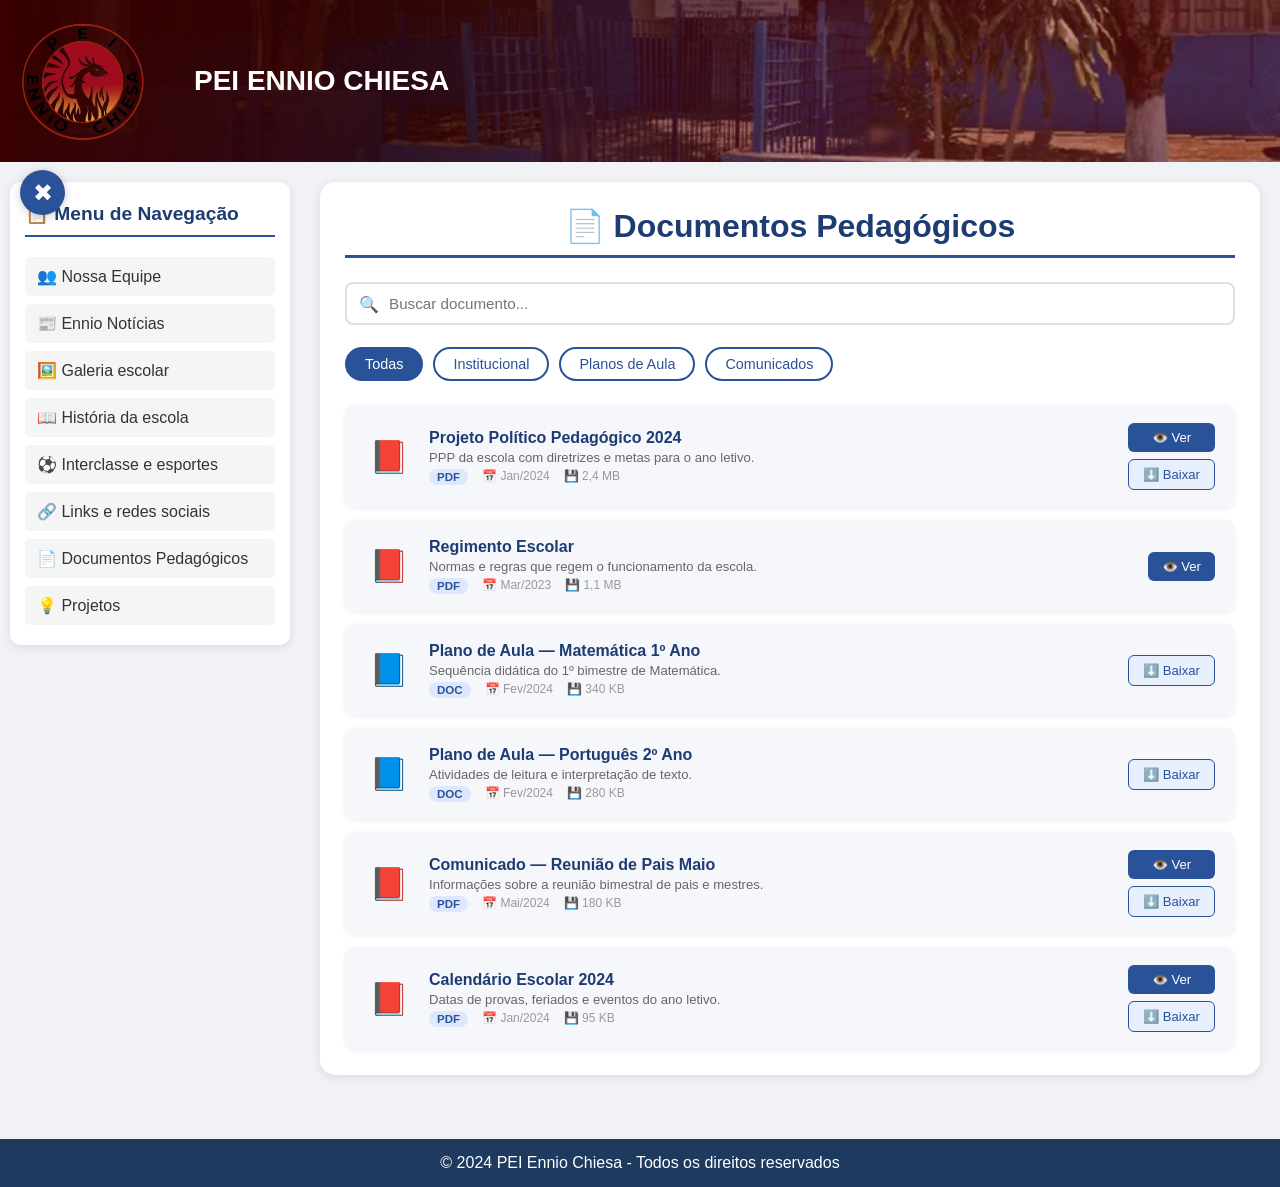
==== documentos.html @ c81d8750 "Adição da página documentos" ====
<!DOCTYPE html>
<html lang="pt-br">
<head>
    <meta charset="UTF-8">
    <meta name="viewport" content="width=device-width, initial-scale=1.0">
    <title>Ennio Chiesa - Documentos Pedagógicos</title>
    <link rel="shortcut icon" href="image/LogoEnnio.png" type="image/x-icon">
    <style>
        * { margin: 0; padding: 0; box-sizing: border-box; }

        body {
            font-family: Arial, sans-serif;
            background-color: #f0f2f5;
            overflow-x: hidden;
        }

        header {
            position: relative;
            background: url(image/escolafrontal.jpg) center/cover;
            color: white;
            padding: 1rem;
            display: flex;
            gap: 3rem;
            align-items: center;
        }

        header::before {
            content: '';
            position: absolute;
            top: 0; left: 0;
            width: 100%; height: 100%;
            background: linear-gradient(90deg,
                rgb(56,0,0) 0%,
                rgba(51,0,0,0.8) 30%,
                rgba(133,19,19,0.466) 70%);
            pointer-events: none;
        }

        header > * { position: relative; z-index: 1; }

        .logo {
            width: 130px; height: 130px;
            object-fit: contain;
            cursor: pointer;
            transition: transform 0.3s ease;
        }
        .logo:hover { transform: scale(1.05); }
        .Title { font-size: 28px; }

        .sidebar-toggle, .reopen-sidebar {
            position: fixed;
            left: 20px; top: 170px;
            z-index: 1000;
            background: #2a5298;
            color: white;
            border: none;
            width: 45px; height: 45px;
            border-radius: 50%;
            cursor: pointer;
            font-size: 24px;
            display: flex;
            align-items: center;
            justify-content: center;
            transition: all 0.3s ease;
            box-shadow: 0 2px 10px rgba(0,0,0,0.2);
        }
        .sidebar-toggle:hover, .reopen-sidebar:hover {
            background: #1e3c72;
            transform: scale(1.1);
        }
        .reopen-sidebar { display: none; }
        .reopen-sidebar.visible { display: flex; }

        .main-layout {
            display: flex;
            max-width: 1400px;
            margin: 0 auto;
            padding: 20px;
            gap: 30px;
            position: relative;
            transition: all 0.3s ease;
        }

        .sidebar-esquerda {
            width: 280px;
            flex-shrink: 0;
            position: sticky;
            top: 20px;
            align-self: flex-start;
            height: fit-content;
            background: white;
            border-radius: 10px;
            padding: 20px 15px;
            box-shadow: 0 2px 10px rgba(0,0,0,0.1);
            transition: all 0.3s ease;
            margin-left: -10px;
        }

        .sidebar-esquerda.fechada {
            transform: translateX(-120%);
            opacity: 0;
            pointer-events: none;
        }

        .sidebar-esquerda h3 {
            color: #1e3c72;
            margin-bottom: 20px;
            padding-bottom: 10px;
            border-bottom: 2px solid #2a5298;
            font-size: 1.2rem;
        }

        .sidebar-esquerda nav {
            display: flex;
            flex-direction: column;
            gap: 8px;
        }

        .sidebar-esquerda a {
            color: #333;
            text-decoration: none;
            padding: 10px 12px;
            background: #f5f5f5;
            border-radius: 5px;
            transition: all 0.3s ease;
            display: flex;
            align-items: center;
            gap: 10px;
        }

        .sidebar-esquerda a:hover {
            background: #2a5298;
            color: white;
            transform: translateX(5px);
        }

        .conteudo-central { flex: 1; min-width: 0; }

        /* ── PAINEL ── */
        .painel {
            background: white;
            border-radius: 15px;
            padding: 25px;
            box-shadow: 0 2px 10px rgba(0,0,0,0.1);
            margin-bottom: 24px;
        }

        .painel h2 {
            color: #1e3c72;
            text-align: center;
            font-size: 2rem;
            border-bottom: 3px solid #2a5298;
            padding-bottom: 10px;
            margin-bottom: 24px;
        }

        /* ── FILTRO ── */
        .categorias {
            display: flex;
            flex-wrap: wrap;
            gap: 10px;
            margin-bottom: 24px;
        }

        .categoria-btn {
            padding: 7px 18px;
            border: 2px solid #2a5298;
            border-radius: 20px;
            background: white;
            color: #2a5298;
            font-size: 0.9rem;
            cursor: pointer;
            transition: all 0.25s ease;
            font-family: Arial, sans-serif;
        }

        .categoria-btn:hover, .categoria-btn.ativo {
            background: #2a5298;
            color: white;
        }

        /* ── BUSCA ── */
        .busca-wrapper {
            position: relative;
            margin-bottom: 22px;
        }

        .busca-input {
            width: 100%;
            padding: 11px 16px 11px 42px;
            border: 2px solid #dde;
            border-radius: 8px;
            font-size: 0.95rem;
            font-family: Arial, sans-serif;
            transition: border-color 0.2s;
            outline: none;
        }

        .busca-input:focus { border-color: #2a5298; }

        .busca-icone {
            position: absolute;
            left: 14px; top: 50%;
            transform: translateY(-50%);
            font-size: 1rem;
            color: #999;
            pointer-events: none;
        }

        /* ── LISTA DE DOCUMENTOS ── */
        .doc-lista {
            display: flex;
            flex-direction: column;
            gap: 12px;
        }

        .doc-card {
            display: flex;
            align-items: center;
            gap: 16px;
            padding: 16px 18px;
            background: #f5f7fb;
            border-radius: 10px;
            border: 2px solid transparent;
            transition: all 0.25s ease;
            box-shadow: 0 1px 4px rgba(0,0,0,0.07);
        }

        .doc-card:hover {
            border-color: #2a5298;
            background: #eef2fb;
            transform: translateX(4px);
            box-shadow: 0 4px 14px rgba(42,82,152,0.13);
        }

        .doc-icone {
            font-size: 2rem;
            flex-shrink: 0;
            width: 48px;
            text-align: center;
        }

        .doc-info { flex: 1; min-width: 0; }

        .doc-nome {
            font-weight: bold;
            color: #1e3c72;
            font-size: 1rem;
            margin-bottom: 3px;
        }

        .doc-descricao {
            font-size: 0.82rem;
            color: #666;
            margin-bottom: 4px;
        }

        .doc-meta {
            display: flex;
            gap: 14px;
            font-size: 0.75rem;
            color: #999;
        }

        .doc-tag {
            display: inline-block;
            padding: 2px 8px;
            background: #dde8ff;
            color: #2a5298;
            border-radius: 10px;
            font-size: 0.72rem;
            font-weight: bold;
        }

        .doc-acoes {
            display: flex;
            flex-direction: column;
            gap: 7px;
            flex-shrink: 0;
        }

        .btn-doc {
            padding: 7px 14px;
            border: none;
            border-radius: 6px;
            font-size: 0.82rem;
            cursor: pointer;
            text-decoration: none;
            text-align: center;
            transition: all 0.2s ease;
            font-family: Arial, sans-serif;
            display: block;
        }

        .btn-ver      { background: #2a5298; color: white; }
        .btn-ver:hover { background: #1e3c72; }
        .btn-baixar      { background: #e8f0fe; color: #2a5298; border: 1px solid #2a5298; }
        .btn-baixar:hover { background: #d0e1ff; }

        /* Mensagem vazio */
        .vazio {
            text-align: center;
            color: #999;
            padding: 40px;
            font-size: 1rem;
            display: none;
        }

        footer {
            background: #1e3a5f;
            color: white;
            text-align: center;
            padding: 15px;
            margin-top: 20px;
        }

        @media (max-width: 768px) {
            .main-layout { flex-direction: column; padding: 15px; }
            .sidebar-esquerda { position: static; width: 100%; margin-left: 0; }
            .sidebar-esquerda.fechada { transform: translateX(-100%); position: absolute; }
            .sidebar-toggle, .reopen-sidebar { top: 120px; left: 15px; width: 40px; height: 40px; font-size: 20px; }
            .doc-card { flex-wrap: wrap; }
            .doc-acoes { flex-direction: row; width: 100%; }
            .btn-doc { flex: 1; }
        }

        @media (max-width: 480px) {
            .Title { font-size: 20px; }
            .logo { width: 80px; height: 80px; }
        }
    </style>
</head>
<body>

    <header>
        <img src="image/LogoEnnio.png" alt="Logo da Escola Ennio Chiesa" class="logo" id="logo">
        <h1 class="Title">PEI ENNIO CHIESA</h1>
    </header>

    <button class="sidebar-toggle" id="sidebarToggle" title="Fechar Menu">✖</button>
    <button class="reopen-sidebar"  id="reopenSidebar"  title="Abrir Menu">☰</button>

    <div class="main-layout">

        <aside class="sidebar-esquerda" id="sidebar">
            <h3>📋 Menu de Navegação</h3>
            <nav>
                <a href="Equipe.html">👥 Nossa Equipe</a>
                <a href="noticias.html">📰 Ennio Notícias</a>
                <a href="galeria.html">🖼️ Galeria escolar</a>
                <a href="historia.html">📖 História da escola</a>
                <a href="interclasse.html">⚽ Interclasse e esportes</a>
                <a href="links.html">🔗 Links e redes sociais</a>
                <a href="documentos.html">📄 Documentos Pedagógicos</a>
                <a href="projetos.html">💡 Projetos</a>
            </nav>
        </aside>

        <main class="conteudo-central">
            <div class="painel">
                <h2>📄 Documentos Pedagógicos</h2>

                <!-- Busca -->
                <div class="busca-wrapper">
                    <span class="busca-icone">🔍</span>
                    <input type="text" class="busca-input" id="buscaInput" placeholder="Buscar documento...">
                </div>

                <!-- Filtros -->
                <div class="categorias" id="categorias"></div>

                <!-- Lista -->
                <div class="doc-lista" id="docLista"></div>
                <div class="vazio" id="vazio">Nenhum documento encontrado.</div>
            </div>
        </main>
    </div>

    <footer>
        <p>&copy; 2024 PEI Ennio Chiesa - Todos os direitos reservados</p>
    </footer>

    <script>
        // =====================================================
        //  ADICIONE SEUS DOCUMENTOS AQUI
        //
        //  nome      -> nome exibido do documento
        //  descricao -> breve descrição
        //  categoria -> grupo (vira botão de filtro automaticamente)
        //  tipo      -> "PDF", "DOC", "PPT", "XLS" — muda o ícone
        //  data      -> data de publicação (texto livre)
        //  tamanho   -> tamanho do arquivo (texto livre)
        //  linkVer   -> URL para abrir/visualizar (Google Drive, etc.)
        //              deixe "" se não quiser o botão Ver
        //  linkBaixar-> URL para download direto
        //              deixe "" se não quiser o botão Baixar
        // =====================================================
        const documentos = [
            {
                nome: "Projeto Político Pedagógico 2024",
                descricao: "PPP da escola com diretrizes e metas para o ano letivo.",
                categoria: "Institucional",
                tipo: "PDF",
                data: "Jan/2024",
                tamanho: "2,4 MB",
                linkVer: "https://drive.google.com/file/d/SEU_ID/view",
                linkBaixar: "https://drive.google.com/uc?export=download&id=SEU_ID"
            },
            {
                nome: "Regimento Escolar",
                descricao: "Normas e regras que regem o funcionamento da escola.",
                categoria: "Institucional",
                tipo: "PDF",
                data: "Mar/2023",
                tamanho: "1,1 MB",
                linkVer: "https://drive.google.com/file/d/SEU_ID/view",
                linkBaixar: ""
            },
            {
                nome: "Plano de Aula — Matemática 1º Ano",
                descricao: "Sequência didática do 1º bimestre de Matemática.",
                categoria: "Planos de Aula",
                tipo: "DOC",
                data: "Fev/2024",
                tamanho: "340 KB",
                linkVer: "",
                linkBaixar: "https://drive.google.com/uc?export=download&id=SEU_ID"
            },
            {
                nome: "Plano de Aula — Português 2º Ano",
                descricao: "Atividades de leitura e interpretação de texto.",
                categoria: "Planos de Aula",
                tipo: "DOC",
                data: "Fev/2024",
                tamanho: "280 KB",
                linkVer: "",
                linkBaixar: "https://drive.google.com/uc?export=download&id=SEU_ID"
            },
            {
                nome: "Comunicado — Reunião de Pais Maio",
                descricao: "Informações sobre a reunião bimestral de pais e mestres.",
                categoria: "Comunicados",
                tipo: "PDF",
                data: "Mai/2024",
                tamanho: "180 KB",
                linkVer: "https://drive.google.com/file/d/SEU_ID/view",
                linkBaixar: "https://drive.google.com/uc?export=download&id=SEU_ID"
            },
            {
                nome: "Calendário Escolar 2024",
                descricao: "Datas de provas, feriados e eventos do ano letivo.",
                categoria: "Comunicados",
                tipo: "PDF",
                data: "Jan/2024",
                tamanho: "95 KB",
                linkVer: "https://drive.google.com/file/d/SEU_ID/view",
                linkBaixar: "https://drive.google.com/uc?export=download&id=SEU_ID"
            },
        ];
        // =====================================================

        const icones = { PDF: "📕", DOC: "📘", PPT: "📙", XLS: "📗" };

        let categoriaAtiva = "Todas";
        let termoBusca     = "";

        function obterCategorias() {
            return ["Todas", ...new Set(documentos.map(d => d.categoria))];
        }

        function renderizarCategorias() {
            const div = document.getElementById('categorias');
            div.innerHTML = '';
            obterCategorias().forEach(cat => {
                const btn = document.createElement('button');
                btn.className   = 'categoria-btn' + (cat === categoriaAtiva ? ' ativo' : '');
                btn.textContent = cat;
                btn.onclick = () => { categoriaAtiva = cat; renderizarCategorias(); renderizarDocs(); };
                div.appendChild(btn);
            });
        }

        function renderizarDocs() {
            const lista  = document.getElementById('docLista');
            const vazio  = document.getElementById('vazio');
            const termo  = termoBusca.toLowerCase();

            const filtrados = documentos.filter(d => {
                const catOk  = categoriaAtiva === "Todas" || d.categoria === categoriaAtiva;
                const busOk  = !termo
                    || d.nome.toLowerCase().includes(termo)
                    || d.descricao.toLowerCase().includes(termo)
                    || d.categoria.toLowerCase().includes(termo);
                return catOk && busOk;
            });

            lista.innerHTML = '';

            if (filtrados.length === 0) {
                vazio.style.display = 'block';
                return;
            }
            vazio.style.display = 'none';

            filtrados.forEach(doc => {
                const card = document.createElement('div');
                card.className = 'doc-card';

                const botoesHTML = `
                    ${doc.linkVer    ? `<a href="${doc.linkVer}"    target="_blank" class="btn-doc btn-ver"   >👁️ Ver</a>`    : ''}
                    ${doc.linkBaixar ? `<a href="${doc.linkBaixar}" target="_blank" class="btn-doc btn-baixar">⬇️ Baixar</a>` : ''}
                `;

                card.innerHTML = `
                    <div class="doc-icone">${icones[doc.tipo] || '📄'}</div>
                    <div class="doc-info">
                        <div class="doc-nome">${doc.nome}</div>
                        <div class="doc-descricao">${doc.descricao}</div>
                        <div class="doc-meta">
                            <span class="doc-tag">${doc.tipo}</span>
                            <span>📅 ${doc.data}</span>
                            ${doc.tamanho ? `<span>💾 ${doc.tamanho}</span>` : ''}
                        </div>
                    </div>
                    <div class="doc-acoes">${botoesHTML}</div>
                `;

                lista.appendChild(card);
            });
        }

        document.getElementById('buscaInput').addEventListener('input', function () {
            termoBusca = this.value;
            renderizarDocs();
        });

        // Sidebar
        const sidebar   = document.getElementById('sidebar');
        const toggleBtn = document.getElementById('sidebarToggle');
        const reopenBtn = document.getElementById('reopenSidebar');

        function fecharSidebar() {
            sidebar.classList.add('fechada');
            toggleBtn.style.display = 'none';
            reopenBtn.classList.add('visible');
            localStorage.setItem('sidebarFechada', 'true');
        }

        function abrirSidebar() {
            sidebar.classList.remove('fechada');
            toggleBtn.style.display = 'flex';
            reopenBtn.classList.remove('visible');
            localStorage.setItem('sidebarFechada', 'false');
        }

        toggleBtn.addEventListener('click', fecharSidebar);
        reopenBtn.addEventListener('click', abrirSidebar);
        if (localStorage.getItem('sidebarFechada') === 'true') fecharSidebar(); else abrirSidebar();

        document.getElementById('logo').addEventListener('click', () => { window.location.href = 'index.html'; });

        window.addEventListener('scroll', function () {
            const s = window.pageYOffset || document.documentElement.scrollTop;
            if (toggleBtn) toggleBtn.style.top = Math.max(170 - s, 20) + 'px';
            if (reopenBtn) reopenBtn.style.top  = Math.max(170 - s, 20) + 'px';
        });

        renderizarCategorias();
        renderizarDocs();
    </script>
</body>
</html>
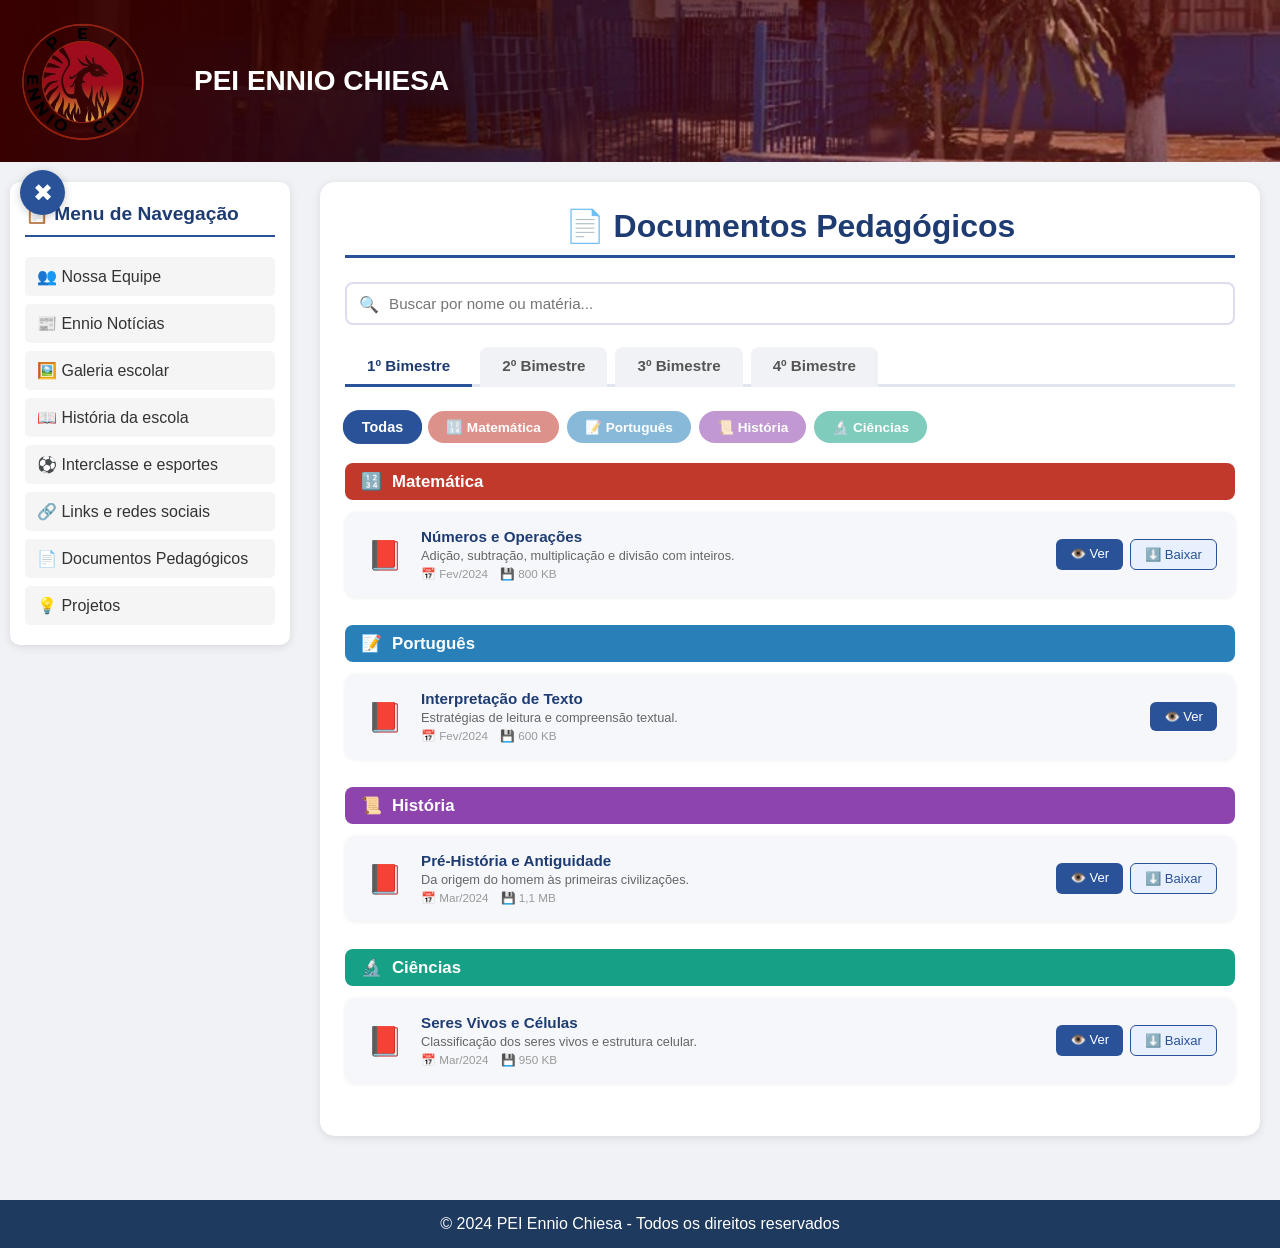
==== commit 34d1e223: "Rework Documentos" ====
--- a/documentos.html
+++ b/documentos.html
@@ -78,7 +78,6 @@
             padding: 20px;
             gap: 30px;
             position: relative;
-            transition: all 0.3s ease;
         }
 
         .sidebar-esquerda {
@@ -154,31 +153,6 @@
             margin-bottom: 24px;
         }
 
-        /* ── FILTRO ── */
-        .categorias {
-            display: flex;
-            flex-wrap: wrap;
-            gap: 10px;
-            margin-bottom: 24px;
-        }
-
-        .categoria-btn {
-            padding: 7px 18px;
-            border: 2px solid #2a5298;
-            border-radius: 20px;
-            background: white;
-            color: #2a5298;
-            font-size: 0.9rem;
-            cursor: pointer;
-            transition: all 0.25s ease;
-            font-family: Arial, sans-serif;
-        }
-
-        .categoria-btn:hover, .categoria-btn.ativo {
-            background: #2a5298;
-            color: white;
-        }
-
         /* ── BUSCA ── */
         .busca-wrapper {
             position: relative;
@@ -207,18 +181,92 @@
             pointer-events: none;
         }
 
-        /* ── LISTA DE DOCUMENTOS ── */
+        /* ── ABAS DE BIMESTRE ── */
+        .bimestres-abas {
+            display: flex;
+            gap: 8px;
+            flex-wrap: wrap;
+            margin-bottom: 24px;
+            border-bottom: 3px solid #e0e6f0;
+            padding-bottom: 0;
+        }
+
+        .bimestre-aba {
+            padding: 10px 22px;
+            border: none;
+            border-radius: 8px 8px 0 0;
+            background: #f0f2f5;
+            color: #555;
+            font-size: 0.95rem;
+            font-weight: bold;
+            cursor: pointer;
+            font-family: Arial, sans-serif;
+            border-bottom: 3px solid transparent;
+            margin-bottom: -3px;
+            transition: all 0.2s ease;
+        }
+
+        .bimestre-aba:hover { background: #dde8ff; color: #1e3c72; }
+
+        .bimestre-aba.ativo {
+            background: white;
+            color: #1e3c72;
+            border-bottom: 3px solid #2a5298;
+        }
+
+        /* ── FILTROS DE MATÉRIA ── */
+        .materias-filtros {
+            display: flex;
+            flex-wrap: wrap;
+            gap: 8px;
+            margin-bottom: 20px;
+        }
+
+        .materia-btn {
+            padding: 6px 16px;
+            border: 2px solid transparent;
+            border-radius: 20px;
+            font-size: 0.85rem;
+            font-weight: bold;
+            cursor: pointer;
+            font-family: Arial, sans-serif;
+            transition: all 0.2s ease;
+            color: white;
+            opacity: 0.55;
+        }
+
+        .materia-btn.ativo { opacity: 1; transform: scale(1.06); }
+        .materia-btn:hover  { opacity: 0.85; }
+
+        /* ── SEÇÃO DE MATÉRIA ── */
+        .materia-secao {
+            margin-bottom: 28px;
+        }
+
+        .materia-titulo {
+            display: flex;
+            align-items: center;
+            gap: 10px;
+            font-size: 1.05rem;
+            font-weight: bold;
+            color: white;
+            padding: 8px 16px;
+            border-radius: 8px;
+            margin-bottom: 12px;
+        }
+
+        /* ── CARDS DE DOCUMENTO ── */
         .doc-lista {
             display: flex;
             flex-direction: column;
-            gap: 12px;
+            gap: 10px;
         }
 
         .doc-card {
             display: flex;
             align-items: center;
-            gap: 16px;
-            padding: 16px 18px;
+            gap: 14px;
+            padding: 14px 16px;
             background: #f5f7fb;
             border-radius: 10px;
             border: 2px solid transparent;
@@ -234,9 +282,9 @@
         }
 
         .doc-icone {
-            font-size: 2rem;
+            font-size: 1.8rem;
             flex-shrink: 0;
-            width: 48px;
+            width: 44px;
             text-align: center;
         }
 
@@ -245,36 +293,26 @@
         .doc-nome {
             font-weight: bold;
             color: #1e3c72;
-            font-size: 1rem;
+            font-size: 0.95rem;
             margin-bottom: 3px;
         }
 
         .doc-descricao {
-            font-size: 0.82rem;
+            font-size: 0.8rem;
             color: #666;
             margin-bottom: 4px;
         }
 
         .doc-meta {
             display: flex;
-            gap: 14px;
-            font-size: 0.75rem;
+            gap: 12px;
+            font-size: 0.73rem;
             color: #999;
-        }
-
-        .doc-tag {
-            display: inline-block;
-            padding: 2px 8px;
-            background: #dde8ff;
-            color: #2a5298;
-            border-radius: 10px;
-            font-size: 0.72rem;
-            font-weight: bold;
+            flex-wrap: wrap;
         }
 
         .doc-acoes {
             display: flex;
-            flex-direction: column;
             gap: 7px;
             flex-shrink: 0;
         }
@@ -289,21 +327,19 @@
             text-align: center;
             transition: all 0.2s ease;
             font-family: Arial, sans-serif;
-            display: block;
-        }
-
-        .btn-ver      { background: #2a5298; color: white; }
-        .btn-ver:hover { background: #1e3c72; }
-        .btn-baixar      { background: #e8f0fe; color: #2a5298; border: 1px solid #2a5298; }
-        .btn-baixar:hover { background: #d0e1ff; }
-
-        /* Mensagem vazio */
+            white-space: nowrap;
+        }
+
+        .btn-ver       { background: #2a5298; color: white; }
+        .btn-ver:hover  { background: #1e3c72; }
+        .btn-baixar       { background: #e8f0fe; color: #2a5298; border: 1px solid #2a5298; }
+        .btn-baixar:hover  { background: #d0e1ff; }
+
         .vazio {
             text-align: center;
-            color: #999;
+            color: #aaa;
             padding: 40px;
             font-size: 1rem;
-            display: none;
         }
 
         footer {
@@ -320,8 +356,9 @@
             .sidebar-esquerda.fechada { transform: translateX(-100%); position: absolute; }
             .sidebar-toggle, .reopen-sidebar { top: 120px; left: 15px; width: 40px; height: 40px; font-size: 20px; }
             .doc-card { flex-wrap: wrap; }
-            .doc-acoes { flex-direction: row; width: 100%; }
+            .doc-acoes { width: 100%; }
             .btn-doc { flex: 1; }
+            .bimestre-aba { padding: 8px 14px; font-size: 0.85rem; }
         }
 
         @media (max-width: 480px) {
@@ -360,18 +397,14 @@
             <div class="painel">
                 <h2>📄 Documentos Pedagógicos</h2>
 
-                <!-- Busca -->
                 <div class="busca-wrapper">
                     <span class="busca-icone">🔍</span>
-                    <input type="text" class="busca-input" id="buscaInput" placeholder="Buscar documento...">
+                    <input type="text" class="busca-input" id="buscaInput" placeholder="Buscar por nome ou matéria...">
                 </div>
 
-                <!-- Filtros -->
-                <div class="categorias" id="categorias"></div>
-
-                <!-- Lista -->
-                <div class="doc-lista" id="docLista"></div>
-                <div class="vazio" id="vazio">Nenhum documento encontrado.</div>
+                <div class="bimestres-abas" id="bimestresAbas"></div>
+                <div class="materias-filtros" id="materiasFiltros"></div>
+                <div id="conteudoDocs"></div>
             </div>
         </main>
     </div>
@@ -381,160 +414,318 @@
     </footer>
 
     <script>
-        // =====================================================
-        //  ADICIONE SEUS DOCUMENTOS AQUI
+        // ============================================================
+        //  MATÉRIAS — defina nome, cor de fundo e emoji
+        //  A cor vale para o botão de filtro e o cabeçalho da seção
+        // ============================================================
+        const materias = [
+            { id: "matematica",  nome: "Matemática",          cor: "#c0392b", emoji: "🔢" },
+            { id: "portugues",   nome: "Português",            cor: "#2980b9", emoji: "📝" },
+            { id: "historia",    nome: "História",             cor: "#8e44ad", emoji: "📜" },
+            { id: "geografia",   nome: "Geografia",            cor: "#27ae60", emoji: "🌍" },
+            { id: "ciencias",    nome: "Ciências",             cor: "#16a085", emoji: "🔬" },
+            { id: "ingles",      nome: "Inglês",               cor: "#d35400", emoji: "🌐" },
+            { id: "artes",       nome: "Artes",                cor: "#e91e8c", emoji: "🎨" },
+            { id: "ef",          nome: "Ed. Física",           cor: "#e67e22", emoji: "⚽" },
+        ];
+
+        // ============================================================
+        //  DOCUMENTOS — organizados por bimestre e matéria
         //
-        //  nome      -> nome exibido do documento
-        //  descricao -> breve descrição
-        //  categoria -> grupo (vira botão de filtro automaticamente)
-        //  tipo      -> "PDF", "DOC", "PPT", "XLS" — muda o ícone
+        //  bimestre  -> "1", "2", "3" ou "4"
+        //  materia   -> deve bater com o "id" de uma matéria acima
+        //  nome      -> título do documento
+        //  descricao -> breve descrição (pode deixar "")
         //  data      -> data de publicação (texto livre)
-        //  tamanho   -> tamanho do arquivo (texto livre)
-        //  linkVer   -> URL para abrir/visualizar (Google Drive, etc.)
-        //              deixe "" se não quiser o botão Ver
-        //  linkBaixar-> URL para download direto
-        //              deixe "" se não quiser o botão Baixar
-        // =====================================================
+        //  tamanho   -> ex: "1,2 MB" (pode deixar "")
+        //  linkVer   -> URL do Google Drive para visualizar
+        //               deixe "" para esconder o botão
+        //  linkBaixar-> URL de download direto
+        //               deixe "" para esconder o botão
+        // ============================================================
         const documentos = [
-            {
-                nome: "Projeto Político Pedagógico 2024",
-                descricao: "PPP da escola com diretrizes e metas para o ano letivo.",
-                categoria: "Institucional",
-                tipo: "PDF",
-                data: "Jan/2024",
-                tamanho: "2,4 MB",
-                linkVer: "https://drive.google.com/file/d/SEU_ID/view",
-                linkBaixar: "https://drive.google.com/uc?export=download&id=SEU_ID"
-            },
-            {
-                nome: "Regimento Escolar",
-                descricao: "Normas e regras que regem o funcionamento da escola.",
-                categoria: "Institucional",
-                tipo: "PDF",
-                data: "Mar/2023",
-                tamanho: "1,1 MB",
+            // ── 1º BIMESTRE ─────────────────────────────────────────
+            {
+                bimestre: "1", materia: "matematica",
+                nome: "Números e Operações",
+                descricao: "Adição, subtração, multiplicação e divisão com inteiros.",
+                data: "Fev/2024", tamanho: "800 KB",
+                linkVer: "https://drive.google.com/file/d/SEU_ID/view",
+                linkBaixar: "https://drive.google.com/uc?export=download&id=SEU_ID"
+            },
+            {
+                bimestre: "1", materia: "portugues",
+                nome: "Interpretação de Texto",
+                descricao: "Estratégias de leitura e compreensão textual.",
+                data: "Fev/2024", tamanho: "600 KB",
                 linkVer: "https://drive.google.com/file/d/SEU_ID/view",
                 linkBaixar: ""
             },
             {
-                nome: "Plano de Aula — Matemática 1º Ano",
-                descricao: "Sequência didática do 1º bimestre de Matemática.",
-                categoria: "Planos de Aula",
-                tipo: "DOC",
-                data: "Fev/2024",
-                tamanho: "340 KB",
-                linkVer: "",
-                linkBaixar: "https://drive.google.com/uc?export=download&id=SEU_ID"
-            },
-            {
-                nome: "Plano de Aula — Português 2º Ano",
-                descricao: "Atividades de leitura e interpretação de texto.",
-                categoria: "Planos de Aula",
-                tipo: "DOC",
-                data: "Fev/2024",
-                tamanho: "280 KB",
-                linkVer: "",
-                linkBaixar: "https://drive.google.com/uc?export=download&id=SEU_ID"
-            },
-            {
-                nome: "Comunicado — Reunião de Pais Maio",
-                descricao: "Informações sobre a reunião bimestral de pais e mestres.",
-                categoria: "Comunicados",
-                tipo: "PDF",
-                data: "Mai/2024",
-                tamanho: "180 KB",
-                linkVer: "https://drive.google.com/file/d/SEU_ID/view",
-                linkBaixar: "https://drive.google.com/uc?export=download&id=SEU_ID"
-            },
-            {
-                nome: "Calendário Escolar 2024",
-                descricao: "Datas de provas, feriados e eventos do ano letivo.",
-                categoria: "Comunicados",
-                tipo: "PDF",
-                data: "Jan/2024",
-                tamanho: "95 KB",
+                bimestre: "1", materia: "historia",
+                nome: "Pré-História e Antiguidade",
+                descricao: "Da origem do homem às primeiras civilizações.",
+                data: "Mar/2024", tamanho: "1,1 MB",
+                linkVer: "https://drive.google.com/file/d/SEU_ID/view",
+                linkBaixar: "https://drive.google.com/uc?export=download&id=SEU_ID"
+            },
+            {
+                bimestre: "1", materia: "ciencias",
+                nome: "Seres Vivos e Células",
+                descricao: "Classificação dos seres vivos e estrutura celular.",
+                data: "Mar/2024", tamanho: "950 KB",
+                linkVer: "https://drive.google.com/file/d/SEU_ID/view",
+                linkBaixar: "https://drive.google.com/uc?export=download&id=SEU_ID"
+            },
+
+            // ── 2º BIMESTRE ─────────────────────────────────────────
+            {
+                bimestre: "2", materia: "matematica",
+                nome: "Frações e Porcentagem",
+                descricao: "Operações com frações, decimais e porcentagem.",
+                data: "Mai/2024", tamanho: "720 KB",
+                linkVer: "https://drive.google.com/file/d/SEU_ID/view",
+                linkBaixar: "https://drive.google.com/uc?export=download&id=SEU_ID"
+            },
+            {
+                bimestre: "2", materia: "portugues",
+                nome: "Produção Textual",
+                descricao: "Gêneros textuais: narração, descrição e dissertação.",
+                data: "Mai/2024", tamanho: "540 KB",
+                linkVer: "https://drive.google.com/file/d/SEU_ID/view",
+                linkBaixar: ""
+            },
+            {
+                bimestre: "2", materia: "geografia",
+                nome: "Relevo e Hidrografia do Brasil",
+                descricao: "Principais formas de relevo e bacias hidrográficas.",
+                data: "Jun/2024", tamanho: "1,3 MB",
+                linkVer: "https://drive.google.com/file/d/SEU_ID/view",
+                linkBaixar: "https://drive.google.com/uc?export=download&id=SEU_ID"
+            },
+            {
+                bimestre: "2", materia: "ingles",
+                nome: "Simple Present & Vocabulary",
+                descricao: "Conjugação no presente simples e vocabulário cotidiano.",
+                data: "Jun/2024", tamanho: "410 KB",
+                linkVer: "https://drive.google.com/file/d/SEU_ID/view",
+                linkBaixar: "https://drive.google.com/uc?export=download&id=SEU_ID"
+            },
+
+            // ── 3º BIMESTRE ─────────────────────────────────────────
+            {
+                bimestre: "3", materia: "matematica",
+                nome: "Geometria Plana",
+                descricao: "Áreas e perímetros de figuras planas.",
+                data: "Ago/2024", tamanho: "870 KB",
+                linkVer: "https://drive.google.com/file/d/SEU_ID/view",
+                linkBaixar: "https://drive.google.com/uc?export=download&id=SEU_ID"
+            },
+            {
+                bimestre: "3", materia: "ciencias",
+                nome: "Sistema Solar e Astronomia",
+                descricao: "Planetas, satélites e fenômenos astronômicos.",
+                data: "Ago/2024", tamanho: "1,5 MB",
+                linkVer: "https://drive.google.com/file/d/SEU_ID/view",
+                linkBaixar: "https://drive.google.com/uc?export=download&id=SEU_ID"
+            },
+            {
+                bimestre: "3", materia: "artes",
+                nome: "Arte Moderna Brasileira",
+                descricao: "Semana de 22 e os principais artistas modernistas.",
+                data: "Set/2024", tamanho: "2,1 MB",
+                linkVer: "https://drive.google.com/file/d/SEU_ID/view",
+                linkBaixar: ""
+            },
+
+            // ── 4º BIMESTRE ─────────────────────────────────────────
+            {
+                bimestre: "4", materia: "matematica",
+                nome: "Estatística e Probabilidade",
+                descricao: "Média, moda, mediana e cálculo de probabilidades.",
+                data: "Nov/2024", tamanho: "660 KB",
+                linkVer: "https://drive.google.com/file/d/SEU_ID/view",
+                linkBaixar: "https://drive.google.com/uc?export=download&id=SEU_ID"
+            },
+            {
+                bimestre: "4", materia: "portugues",
+                nome: "Literatura Brasileira",
+                descricao: "Principais obras e autores da literatura nacional.",
+                data: "Nov/2024", tamanho: "780 KB",
+                linkVer: "https://drive.google.com/file/d/SEU_ID/view",
+                linkBaixar: "https://drive.google.com/uc?export=download&id=SEU_ID"
+            },
+            {
+                bimestre: "4", materia: "ef",
+                nome: "Esportes Coletivos — Regras",
+                descricao: "Regras oficiais de vôlei, basquete e futsal.",
+                data: "Nov/2024", tamanho: "390 KB",
                 linkVer: "https://drive.google.com/file/d/SEU_ID/view",
                 linkBaixar: "https://drive.google.com/uc?export=download&id=SEU_ID"
             },
         ];
-        // =====================================================
-
-        const icones = { PDF: "📕", DOC: "📘", PPT: "📙", XLS: "📗" };
-
-        let categoriaAtiva = "Todas";
+        // ============================================================
+
+        const bimestresConfig = [
+            { id: "1", label: "1º Bimestre" },
+            { id: "2", label: "2º Bimestre" },
+            { id: "3", label: "3º Bimestre" },
+            { id: "4", label: "4º Bimestre" },
+        ];
+
+        let bimestreAtivo  = "1";
+        let materiasAtivas = new Set(["todas"]);  // "todas" = sem filtro
         let termoBusca     = "";
 
-        function obterCategorias() {
-            return ["Todas", ...new Set(documentos.map(d => d.categoria))];
-        }
-
-        function renderizarCategorias() {
-            const div = document.getElementById('categorias');
+        // ── Mapa rápido de matérias por id ──
+        const materiaMap = {};
+        materias.forEach(m => { materiaMap[m.id] = m; });
+
+        // ── Quais matérias existem no bimestre atual ──
+        function materiasNoBimestre(bim) {
+            const ids = [...new Set(
+                documentos
+                    .filter(d => d.bimestre === bim)
+                    .map(d => d.materia)
+            )];
+            return materias.filter(m => ids.includes(m.id));
+        }
+
+        // ── Renderizar abas de bimestre ──
+        function renderizarAbas() {
+            const div = document.getElementById('bimestresAbas');
             div.innerHTML = '';
-            obterCategorias().forEach(cat => {
+            bimestresConfig.forEach(b => {
                 const btn = document.createElement('button');
-                btn.className   = 'categoria-btn' + (cat === categoriaAtiva ? ' ativo' : '');
-                btn.textContent = cat;
-                btn.onclick = () => { categoriaAtiva = cat; renderizarCategorias(); renderizarDocs(); };
+                btn.className   = 'bimestre-aba' + (b.id === bimestreAtivo ? ' ativo' : '');
+                btn.textContent = b.label;
+                btn.onclick = () => {
+                    bimestreAtivo = b.id;
+                    materiasAtivas = new Set(["todas"]);
+                    renderizarAbas();
+                    renderizarFiltrosMaterias();
+                    renderizarDocs();
+                };
                 div.appendChild(btn);
             });
         }
 
+        // ── Renderizar botões de filtro de matéria ──
+        function renderizarFiltrosMaterias() {
+            const div  = document.getElementById('materiasFiltros');
+            const lista = materiasNoBimestre(bimestreAtivo);
+            div.innerHTML = '';
+
+            if (lista.length === 0) return;
+
+            // Botão "Todas"
+            const todBtn = document.createElement('button');
+            todBtn.className = 'materia-btn' + (materiasAtivas.has("todas") ? ' ativo' : '');
+            todBtn.textContent = 'Todas';
+            todBtn.style.background = '#2a5298';
+            todBtn.onclick = () => {
+                materiasAtivas = new Set(["todas"]);
+                renderizarFiltrosMaterias();
+                renderizarDocs();
+            };
+            div.appendChild(todBtn);
+
+            lista.forEach(m => {
+                const btn = document.createElement('button');
+                btn.className = 'materia-btn' + (!materiasAtivas.has("todas") && materiasAtivas.has(m.id) ? ' ativo' : '');
+                btn.textContent = m.emoji + ' ' + m.nome;
+                btn.style.background = m.cor;
+                btn.onclick = () => {
+                    materiasAtivas.delete("todas");
+                    if (materiasAtivas.has(m.id)) {
+                        materiasAtivas.delete(m.id);
+                        if (materiasAtivas.size === 0) materiasAtivas.add("todas");
+                    } else {
+                        materiasAtivas.add(m.id);
+                    }
+                    renderizarFiltrosMaterias();
+                    renderizarDocs();
+                };
+                div.appendChild(btn);
+            });
+        }
+
+        // ── Renderizar lista de documentos agrupados por matéria ──
         function renderizarDocs() {
-            const lista  = document.getElementById('docLista');
-            const vazio  = document.getElementById('vazio');
-            const termo  = termoBusca.toLowerCase();
-
-            const filtrados = documentos.filter(d => {
-                const catOk  = categoriaAtiva === "Todas" || d.categoria === categoriaAtiva;
-                const busOk  = !termo
-                    || d.nome.toLowerCase().includes(termo)
-                    || d.descricao.toLowerCase().includes(termo)
-                    || d.categoria.toLowerCase().includes(termo);
-                return catOk && busOk;
+            const container = document.getElementById('conteudoDocs');
+            const termo = termoBusca.toLowerCase();
+
+            // Matérias visíveis neste bimestre
+            const materiasVisiveis = materiasNoBimestre(bimestreAtivo)
+                .filter(m => materiasAtivas.has("todas") || materiasAtivas.has(m.id));
+
+            container.innerHTML = '';
+            let totalDocs = 0;
+
+            materiasVisiveis.forEach(mat => {
+                const docs = documentos.filter(d =>
+                    d.bimestre === bimestreAtivo &&
+                    d.materia  === mat.id &&
+                    (!termo || d.nome.toLowerCase().includes(termo) || d.descricao.toLowerCase().includes(termo))
+                );
+
+                if (docs.length === 0) return;
+                totalDocs += docs.length;
+
+                // Cabeçalho da matéria
+                const secao = document.createElement('div');
+                secao.className = 'materia-secao';
+
+                const titulo = document.createElement('div');
+                titulo.className = 'materia-titulo';
+                titulo.style.background = mat.cor;
+                titulo.innerHTML = `<span>${mat.emoji}</span><span>${mat.nome}</span>`;
+                secao.appendChild(titulo);
+
+                // Cards dos docs
+                const lista = document.createElement('div');
+                lista.className = 'doc-lista';
+
+                docs.forEach(doc => {
+                    const card = document.createElement('div');
+                    card.className = 'doc-card';
+
+                    const botoesHTML = [
+                        doc.linkVer    ? `<a href="${doc.linkVer}"    target="_blank" class="btn-doc btn-ver"   >👁️ Ver</a>`    : '',
+                        doc.linkBaixar ? `<a href="${doc.linkBaixar}" target="_blank" class="btn-doc btn-baixar">⬇️ Baixar</a>` : ''
+                    ].join('');
+
+                    card.innerHTML = `
+                        <div class="doc-icone">📕</div>
+                        <div class="doc-info">
+                            <div class="doc-nome">${doc.nome}</div>
+                            ${doc.descricao ? `<div class="doc-descricao">${doc.descricao}</div>` : ''}
+                            <div class="doc-meta">
+                                <span>📅 ${doc.data}</span>
+                                ${doc.tamanho ? `<span>💾 ${doc.tamanho}</span>` : ''}
+                            </div>
+                        </div>
+                        <div class="doc-acoes">${botoesHTML}</div>
+                    `;
+                    lista.appendChild(card);
+                });
+
+                secao.appendChild(lista);
+                container.appendChild(secao);
             });
 
-            lista.innerHTML = '';
-
-            if (filtrados.length === 0) {
-                vazio.style.display = 'block';
-                return;
+            if (totalDocs === 0) {
+                container.innerHTML = '<div class="vazio">Nenhum documento encontrado para esta seleção.</div>';
             }
-            vazio.style.display = 'none';
-
-            filtrados.forEach(doc => {
-                const card = document.createElement('div');
-                card.className = 'doc-card';
-
-                const botoesHTML = `
-                    ${doc.linkVer    ? `<a href="${doc.linkVer}"    target="_blank" class="btn-doc btn-ver"   >👁️ Ver</a>`    : ''}
-                    ${doc.linkBaixar ? `<a href="${doc.linkBaixar}" target="_blank" class="btn-doc btn-baixar">⬇️ Baixar</a>` : ''}
-                `;
-
-                card.innerHTML = `
-                    <div class="doc-icone">${icones[doc.tipo] || '📄'}</div>
-                    <div class="doc-info">
-                        <div class="doc-nome">${doc.nome}</div>
-                        <div class="doc-descricao">${doc.descricao}</div>
-                        <div class="doc-meta">
-                            <span class="doc-tag">${doc.tipo}</span>
-                            <span>📅 ${doc.data}</span>
-                            ${doc.tamanho ? `<span>💾 ${doc.tamanho}</span>` : ''}
-                        </div>
-                    </div>
-                    <div class="doc-acoes">${botoesHTML}</div>
-                `;
-
-                lista.appendChild(card);
-            });
-        }
-
+        }
+
+        // ── Busca ──
         document.getElementById('buscaInput').addEventListener('input', function () {
             termoBusca = this.value;
             renderizarDocs();
         });
 
-        // Sidebar
+        // ── Sidebar ──
         const sidebar   = document.getElementById('sidebar');
         const toggleBtn = document.getElementById('sidebarToggle');
         const reopenBtn = document.getElementById('reopenSidebar');
@@ -565,7 +756,9 @@
             if (reopenBtn) reopenBtn.style.top  = Math.max(170 - s, 20) + 'px';
         });
 
-        renderizarCategorias();
+        // ── Inicializar ──
+        renderizarAbas();
+        renderizarFiltrosMaterias();
         renderizarDocs();
     </script>
 </body>
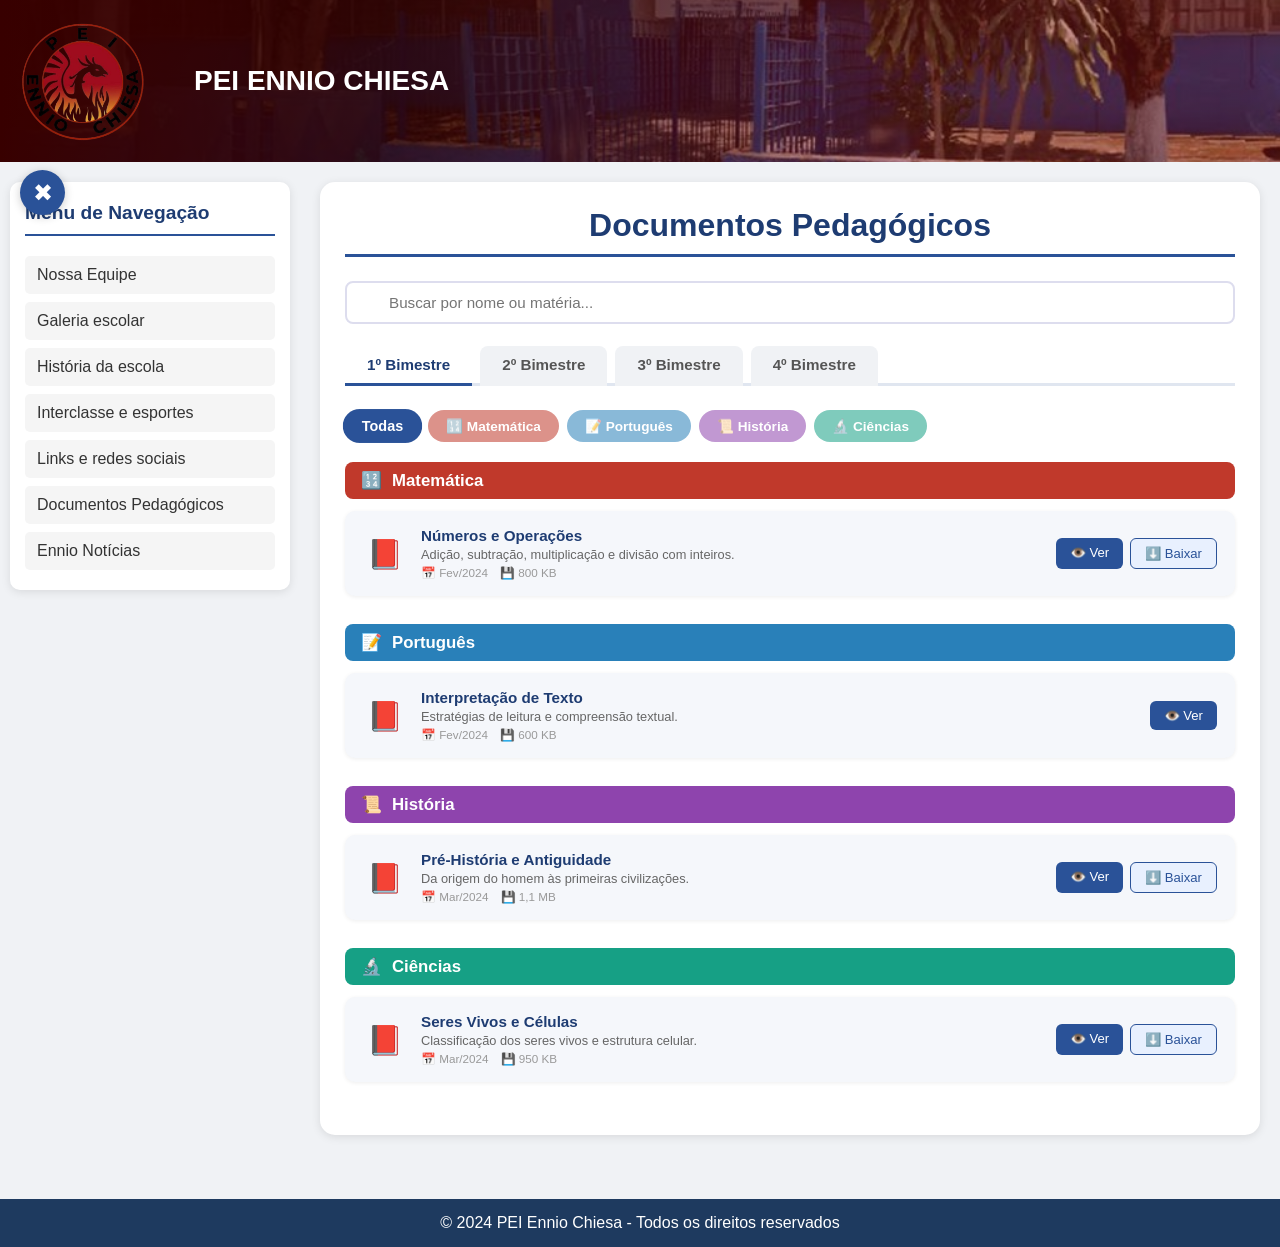
==== commit 91d02cd4: "Remake geral" ====
--- a/documentos.html
+++ b/documentos.html
@@ -1,765 +1,764 @@
-<!DOCTYPE html>
-<html lang="pt-br">
-<head>
-    <meta charset="UTF-8">
-    <meta name="viewport" content="width=device-width, initial-scale=1.0">
-    <title>Ennio Chiesa - Documentos Pedagógicos</title>
-    <link rel="shortcut icon" href="image/LogoEnnio.png" type="image/x-icon">
-    <style>
-        * { margin: 0; padding: 0; box-sizing: border-box; }
-
-        body {
-            font-family: Arial, sans-serif;
-            background-color: #f0f2f5;
-            overflow-x: hidden;
-        }
-
-        header {
-            position: relative;
-            background: url(image/escolafrontal.jpg) center/cover;
-            color: white;
-            padding: 1rem;
-            display: flex;
-            gap: 3rem;
-            align-items: center;
-        }
-
-        header::before {
-            content: '';
-            position: absolute;
-            top: 0; left: 0;
-            width: 100%; height: 100%;
-            background: linear-gradient(90deg,
-                rgb(56,0,0) 0%,
-                rgba(51,0,0,0.8) 30%,
-                rgba(133,19,19,0.466) 70%);
-            pointer-events: none;
-        }
-
-        header > * { position: relative; z-index: 1; }
-
-        .logo {
-            width: 130px; height: 130px;
-            object-fit: contain;
-            cursor: pointer;
-            transition: transform 0.3s ease;
-        }
-        .logo:hover { transform: scale(1.05); }
-        .Title { font-size: 28px; }
-
-        .sidebar-toggle, .reopen-sidebar {
-            position: fixed;
-            left: 20px; top: 170px;
-            z-index: 1000;
-            background: #2a5298;
-            color: white;
-            border: none;
-            width: 45px; height: 45px;
-            border-radius: 50%;
-            cursor: pointer;
-            font-size: 24px;
-            display: flex;
-            align-items: center;
-            justify-content: center;
-            transition: all 0.3s ease;
-            box-shadow: 0 2px 10px rgba(0,0,0,0.2);
-        }
-        .sidebar-toggle:hover, .reopen-sidebar:hover {
-            background: #1e3c72;
-            transform: scale(1.1);
-        }
-        .reopen-sidebar { display: none; }
-        .reopen-sidebar.visible { display: flex; }
-
-        .main-layout {
-            display: flex;
-            max-width: 1400px;
-            margin: 0 auto;
-            padding: 20px;
-            gap: 30px;
-            position: relative;
-        }
-
-        .sidebar-esquerda {
-            width: 280px;
-            flex-shrink: 0;
-            position: sticky;
-            top: 20px;
-            align-self: flex-start;
-            height: fit-content;
-            background: white;
-            border-radius: 10px;
-            padding: 20px 15px;
-            box-shadow: 0 2px 10px rgba(0,0,0,0.1);
-            transition: all 0.3s ease;
-            margin-left: -10px;
-        }
-
-        .sidebar-esquerda.fechada {
-            transform: translateX(-120%);
-            opacity: 0;
-            pointer-events: none;
-        }
-
-        .sidebar-esquerda h3 {
-            color: #1e3c72;
-            margin-bottom: 20px;
-            padding-bottom: 10px;
-            border-bottom: 2px solid #2a5298;
-            font-size: 1.2rem;
-        }
-
-        .sidebar-esquerda nav {
-            display: flex;
-            flex-direction: column;
-            gap: 8px;
-        }
-
-        .sidebar-esquerda a {
-            color: #333;
-            text-decoration: none;
-            padding: 10px 12px;
-            background: #f5f5f5;
-            border-radius: 5px;
-            transition: all 0.3s ease;
-            display: flex;
-            align-items: center;
-            gap: 10px;
-        }
-
-        .sidebar-esquerda a:hover {
-            background: #2a5298;
-            color: white;
-            transform: translateX(5px);
-        }
-
-        .conteudo-central { flex: 1; min-width: 0; }
-
-        /* ── PAINEL ── */
-        .painel {
-            background: white;
-            border-radius: 15px;
-            padding: 25px;
-            box-shadow: 0 2px 10px rgba(0,0,0,0.1);
-            margin-bottom: 24px;
-        }
-
-        .painel h2 {
-            color: #1e3c72;
-            text-align: center;
-            font-size: 2rem;
-            border-bottom: 3px solid #2a5298;
-            padding-bottom: 10px;
-            margin-bottom: 24px;
-        }
-
-        /* ── BUSCA ── */
-        .busca-wrapper {
-            position: relative;
-            margin-bottom: 22px;
-        }
-
-        .busca-input {
-            width: 100%;
-            padding: 11px 16px 11px 42px;
-            border: 2px solid #dde;
-            border-radius: 8px;
-            font-size: 0.95rem;
-            font-family: Arial, sans-serif;
-            transition: border-color 0.2s;
-            outline: none;
-        }
-
-        .busca-input:focus { border-color: #2a5298; }
-
-        .busca-icone {
-            position: absolute;
-            left: 14px; top: 50%;
-            transform: translateY(-50%);
-            font-size: 1rem;
-            color: #999;
-            pointer-events: none;
-        }
-
-        /* ── ABAS DE BIMESTRE ── */
-        .bimestres-abas {
-            display: flex;
-            gap: 8px;
-            flex-wrap: wrap;
-            margin-bottom: 24px;
-            border-bottom: 3px solid #e0e6f0;
-            padding-bottom: 0;
-        }
-
-        .bimestre-aba {
-            padding: 10px 22px;
-            border: none;
-            border-radius: 8px 8px 0 0;
-            background: #f0f2f5;
-            color: #555;
-            font-size: 0.95rem;
-            font-weight: bold;
-            cursor: pointer;
-            font-family: Arial, sans-serif;
-            border-bottom: 3px solid transparent;
-            margin-bottom: -3px;
-            transition: all 0.2s ease;
-        }
-
-        .bimestre-aba:hover { background: #dde8ff; color: #1e3c72; }
-
-        .bimestre-aba.ativo {
-            background: white;
-            color: #1e3c72;
-            border-bottom: 3px solid #2a5298;
-        }
-
-        /* ── FILTROS DE MATÉRIA ── */
-        .materias-filtros {
-            display: flex;
-            flex-wrap: wrap;
-            gap: 8px;
-            margin-bottom: 20px;
-        }
-
-        .materia-btn {
-            padding: 6px 16px;
-            border: 2px solid transparent;
-            border-radius: 20px;
-            font-size: 0.85rem;
-            font-weight: bold;
-            cursor: pointer;
-            font-family: Arial, sans-serif;
-            transition: all 0.2s ease;
-            color: white;
-            opacity: 0.55;
-        }
-
-        .materia-btn.ativo { opacity: 1; transform: scale(1.06); }
-        .materia-btn:hover  { opacity: 0.85; }
-
-        /* ── SEÇÃO DE MATÉRIA ── */
-        .materia-secao {
-            margin-bottom: 28px;
-        }
-
-        .materia-titulo {
-            display: flex;
-            align-items: center;
-            gap: 10px;
-            font-size: 1.05rem;
-            font-weight: bold;
-            color: white;
-            padding: 8px 16px;
-            border-radius: 8px;
-            margin-bottom: 12px;
-        }
-
-        /* ── CARDS DE DOCUMENTO ── */
-        .doc-lista {
-            display: flex;
-            flex-direction: column;
-            gap: 10px;
-        }
-
-        .doc-card {
-            display: flex;
-            align-items: center;
-            gap: 14px;
-            padding: 14px 16px;
-            background: #f5f7fb;
-            border-radius: 10px;
-            border: 2px solid transparent;
-            transition: all 0.25s ease;
-            box-shadow: 0 1px 4px rgba(0,0,0,0.07);
-        }
-
-        .doc-card:hover {
-            border-color: #2a5298;
-            background: #eef2fb;
-            transform: translateX(4px);
-            box-shadow: 0 4px 14px rgba(42,82,152,0.13);
-        }
-
-        .doc-icone {
-            font-size: 1.8rem;
-            flex-shrink: 0;
-            width: 44px;
-            text-align: center;
-        }
-
-        .doc-info { flex: 1; min-width: 0; }
-
-        .doc-nome {
-            font-weight: bold;
-            color: #1e3c72;
-            font-size: 0.95rem;
-            margin-bottom: 3px;
-        }
-
-        .doc-descricao {
-            font-size: 0.8rem;
-            color: #666;
-            margin-bottom: 4px;
-        }
-
-        .doc-meta {
-            display: flex;
-            gap: 12px;
-            font-size: 0.73rem;
-            color: #999;
-            flex-wrap: wrap;
-        }
-
-        .doc-acoes {
-            display: flex;
-            gap: 7px;
-            flex-shrink: 0;
-        }
-
-        .btn-doc {
-            padding: 7px 14px;
-            border: none;
-            border-radius: 6px;
-            font-size: 0.82rem;
-            cursor: pointer;
-            text-decoration: none;
-            text-align: center;
-            transition: all 0.2s ease;
-            font-family: Arial, sans-serif;
-            white-space: nowrap;
-        }
-
-        .btn-ver       { background: #2a5298; color: white; }
-        .btn-ver:hover  { background: #1e3c72; }
-        .btn-baixar       { background: #e8f0fe; color: #2a5298; border: 1px solid #2a5298; }
-        .btn-baixar:hover  { background: #d0e1ff; }
-
-        .vazio {
-            text-align: center;
-            color: #aaa;
-            padding: 40px;
-            font-size: 1rem;
-        }
-
-        footer {
-            background: #1e3a5f;
-            color: white;
-            text-align: center;
-            padding: 15px;
-            margin-top: 20px;
-        }
-
-        @media (max-width: 768px) {
-            .main-layout { flex-direction: column; padding: 15px; }
-            .sidebar-esquerda { position: static; width: 100%; margin-left: 0; }
-            .sidebar-esquerda.fechada { transform: translateX(-100%); position: absolute; }
-            .sidebar-toggle, .reopen-sidebar { top: 120px; left: 15px; width: 40px; height: 40px; font-size: 20px; }
-            .doc-card { flex-wrap: wrap; }
-            .doc-acoes { width: 100%; }
-            .btn-doc { flex: 1; }
-            .bimestre-aba { padding: 8px 14px; font-size: 0.85rem; }
-        }
-
-        @media (max-width: 480px) {
-            .Title { font-size: 20px; }
-            .logo { width: 80px; height: 80px; }
-        }
-    </style>
-</head>
-<body>
-
-    <header>
-        <img src="image/LogoEnnio.png" alt="Logo da Escola Ennio Chiesa" class="logo" id="logo">
-        <h1 class="Title">PEI ENNIO CHIESA</h1>
-    </header>
-
-    <button class="sidebar-toggle" id="sidebarToggle" title="Fechar Menu">✖</button>
-    <button class="reopen-sidebar"  id="reopenSidebar"  title="Abrir Menu">☰</button>
-
-    <div class="main-layout">
-
-        <aside class="sidebar-esquerda" id="sidebar">
-            <h3>📋 Menu de Navegação</h3>
-            <nav>
-                <a href="Equipe.html">👥 Nossa Equipe</a>
-                <a href="noticias.html">📰 Ennio Notícias</a>
-                <a href="galeria.html">🖼️ Galeria escolar</a>
-                <a href="historia.html">📖 História da escola</a>
-                <a href="interclasse.html">⚽ Interclasse e esportes</a>
-                <a href="links.html">🔗 Links e redes sociais</a>
-                <a href="documentos.html">📄 Documentos Pedagógicos</a>
-                <a href="projetos.html">💡 Projetos</a>
-            </nav>
-        </aside>
-
-        <main class="conteudo-central">
-            <div class="painel">
-                <h2>📄 Documentos Pedagógicos</h2>
-
-                <div class="busca-wrapper">
-                    <span class="busca-icone">🔍</span>
-                    <input type="text" class="busca-input" id="buscaInput" placeholder="Buscar por nome ou matéria...">
-                </div>
-
-                <div class="bimestres-abas" id="bimestresAbas"></div>
-                <div class="materias-filtros" id="materiasFiltros"></div>
-                <div id="conteudoDocs"></div>
-            </div>
-        </main>
-    </div>
-
-    <footer>
-        <p>&copy; 2024 PEI Ennio Chiesa - Todos os direitos reservados</p>
-    </footer>
-
-    <script>
-        // ============================================================
-        //  MATÉRIAS — defina nome, cor de fundo e emoji
-        //  A cor vale para o botão de filtro e o cabeçalho da seção
-        // ============================================================
-        const materias = [
-            { id: "matematica",  nome: "Matemática",          cor: "#c0392b", emoji: "🔢" },
-            { id: "portugues",   nome: "Português",            cor: "#2980b9", emoji: "📝" },
-            { id: "historia",    nome: "História",             cor: "#8e44ad", emoji: "📜" },
-            { id: "geografia",   nome: "Geografia",            cor: "#27ae60", emoji: "🌍" },
-            { id: "ciencias",    nome: "Ciências",             cor: "#16a085", emoji: "🔬" },
-            { id: "ingles",      nome: "Inglês",               cor: "#d35400", emoji: "🌐" },
-            { id: "artes",       nome: "Artes",                cor: "#e91e8c", emoji: "🎨" },
-            { id: "ef",          nome: "Ed. Física",           cor: "#e67e22", emoji: "⚽" },
-        ];
-
-        // ============================================================
-        //  DOCUMENTOS — organizados por bimestre e matéria
-        //
-        //  bimestre  -> "1", "2", "3" ou "4"
-        //  materia   -> deve bater com o "id" de uma matéria acima
-        //  nome      -> título do documento
-        //  descricao -> breve descrição (pode deixar "")
-        //  data      -> data de publicação (texto livre)
-        //  tamanho   -> ex: "1,2 MB" (pode deixar "")
-        //  linkVer   -> URL do Google Drive para visualizar
-        //               deixe "" para esconder o botão
-        //  linkBaixar-> URL de download direto
-        //               deixe "" para esconder o botão
-        // ============================================================
-        const documentos = [
-            // ── 1º BIMESTRE ─────────────────────────────────────────
-            {
-                bimestre: "1", materia: "matematica",
-                nome: "Números e Operações",
-                descricao: "Adição, subtração, multiplicação e divisão com inteiros.",
-                data: "Fev/2024", tamanho: "800 KB",
-                linkVer: "https://drive.google.com/file/d/SEU_ID/view",
-                linkBaixar: "https://drive.google.com/uc?export=download&id=SEU_ID"
-            },
-            {
-                bimestre: "1", materia: "portugues",
-                nome: "Interpretação de Texto",
-                descricao: "Estratégias de leitura e compreensão textual.",
-                data: "Fev/2024", tamanho: "600 KB",
-                linkVer: "https://drive.google.com/file/d/SEU_ID/view",
-                linkBaixar: ""
-            },
-            {
-                bimestre: "1", materia: "historia",
-                nome: "Pré-História e Antiguidade",
-                descricao: "Da origem do homem às primeiras civilizações.",
-                data: "Mar/2024", tamanho: "1,1 MB",
-                linkVer: "https://drive.google.com/file/d/SEU_ID/view",
-                linkBaixar: "https://drive.google.com/uc?export=download&id=SEU_ID"
-            },
-            {
-                bimestre: "1", materia: "ciencias",
-                nome: "Seres Vivos e Células",
-                descricao: "Classificação dos seres vivos e estrutura celular.",
-                data: "Mar/2024", tamanho: "950 KB",
-                linkVer: "https://drive.google.com/file/d/SEU_ID/view",
-                linkBaixar: "https://drive.google.com/uc?export=download&id=SEU_ID"
-            },
-
-            // ── 2º BIMESTRE ─────────────────────────────────────────
-            {
-                bimestre: "2", materia: "matematica",
-                nome: "Frações e Porcentagem",
-                descricao: "Operações com frações, decimais e porcentagem.",
-                data: "Mai/2024", tamanho: "720 KB",
-                linkVer: "https://drive.google.com/file/d/SEU_ID/view",
-                linkBaixar: "https://drive.google.com/uc?export=download&id=SEU_ID"
-            },
-            {
-                bimestre: "2", materia: "portugues",
-                nome: "Produção Textual",
-                descricao: "Gêneros textuais: narração, descrição e dissertação.",
-                data: "Mai/2024", tamanho: "540 KB",
-                linkVer: "https://drive.google.com/file/d/SEU_ID/view",
-                linkBaixar: ""
-            },
-            {
-                bimestre: "2", materia: "geografia",
-                nome: "Relevo e Hidrografia do Brasil",
-                descricao: "Principais formas de relevo e bacias hidrográficas.",
-                data: "Jun/2024", tamanho: "1,3 MB",
-                linkVer: "https://drive.google.com/file/d/SEU_ID/view",
-                linkBaixar: "https://drive.google.com/uc?export=download&id=SEU_ID"
-            },
-            {
-                bimestre: "2", materia: "ingles",
-                nome: "Simple Present & Vocabulary",
-                descricao: "Conjugação no presente simples e vocabulário cotidiano.",
-                data: "Jun/2024", tamanho: "410 KB",
-                linkVer: "https://drive.google.com/file/d/SEU_ID/view",
-                linkBaixar: "https://drive.google.com/uc?export=download&id=SEU_ID"
-            },
-
-            // ── 3º BIMESTRE ─────────────────────────────────────────
-            {
-                bimestre: "3", materia: "matematica",
-                nome: "Geometria Plana",
-                descricao: "Áreas e perímetros de figuras planas.",
-                data: "Ago/2024", tamanho: "870 KB",
-                linkVer: "https://drive.google.com/file/d/SEU_ID/view",
-                linkBaixar: "https://drive.google.com/uc?export=download&id=SEU_ID"
-            },
-            {
-                bimestre: "3", materia: "ciencias",
-                nome: "Sistema Solar e Astronomia",
-                descricao: "Planetas, satélites e fenômenos astronômicos.",
-                data: "Ago/2024", tamanho: "1,5 MB",
-                linkVer: "https://drive.google.com/file/d/SEU_ID/view",
-                linkBaixar: "https://drive.google.com/uc?export=download&id=SEU_ID"
-            },
-            {
-                bimestre: "3", materia: "artes",
-                nome: "Arte Moderna Brasileira",
-                descricao: "Semana de 22 e os principais artistas modernistas.",
-                data: "Set/2024", tamanho: "2,1 MB",
-                linkVer: "https://drive.google.com/file/d/SEU_ID/view",
-                linkBaixar: ""
-            },
-
-            // ── 4º BIMESTRE ─────────────────────────────────────────
-            {
-                bimestre: "4", materia: "matematica",
-                nome: "Estatística e Probabilidade",
-                descricao: "Média, moda, mediana e cálculo de probabilidades.",
-                data: "Nov/2024", tamanho: "660 KB",
-                linkVer: "https://drive.google.com/file/d/SEU_ID/view",
-                linkBaixar: "https://drive.google.com/uc?export=download&id=SEU_ID"
-            },
-            {
-                bimestre: "4", materia: "portugues",
-                nome: "Literatura Brasileira",
-                descricao: "Principais obras e autores da literatura nacional.",
-                data: "Nov/2024", tamanho: "780 KB",
-                linkVer: "https://drive.google.com/file/d/SEU_ID/view",
-                linkBaixar: "https://drive.google.com/uc?export=download&id=SEU_ID"
-            },
-            {
-                bimestre: "4", materia: "ef",
-                nome: "Esportes Coletivos — Regras",
-                descricao: "Regras oficiais de vôlei, basquete e futsal.",
-                data: "Nov/2024", tamanho: "390 KB",
-                linkVer: "https://drive.google.com/file/d/SEU_ID/view",
-                linkBaixar: "https://drive.google.com/uc?export=download&id=SEU_ID"
-            },
-        ];
-        // ============================================================
-
-        const bimestresConfig = [
-            { id: "1", label: "1º Bimestre" },
-            { id: "2", label: "2º Bimestre" },
-            { id: "3", label: "3º Bimestre" },
-            { id: "4", label: "4º Bimestre" },
-        ];
-
-        let bimestreAtivo  = "1";
-        let materiasAtivas = new Set(["todas"]);  // "todas" = sem filtro
-        let termoBusca     = "";
-
-        // ── Mapa rápido de matérias por id ──
-        const materiaMap = {};
-        materias.forEach(m => { materiaMap[m.id] = m; });
-
-        // ── Quais matérias existem no bimestre atual ──
-        function materiasNoBimestre(bim) {
-            const ids = [...new Set(
-                documentos
-                    .filter(d => d.bimestre === bim)
-                    .map(d => d.materia)
-            )];
-            return materias.filter(m => ids.includes(m.id));
-        }
-
-        // ── Renderizar abas de bimestre ──
-        function renderizarAbas() {
-            const div = document.getElementById('bimestresAbas');
-            div.innerHTML = '';
-            bimestresConfig.forEach(b => {
-                const btn = document.createElement('button');
-                btn.className   = 'bimestre-aba' + (b.id === bimestreAtivo ? ' ativo' : '');
-                btn.textContent = b.label;
-                btn.onclick = () => {
-                    bimestreAtivo = b.id;
-                    materiasAtivas = new Set(["todas"]);
-                    renderizarAbas();
-                    renderizarFiltrosMaterias();
-                    renderizarDocs();
-                };
-                div.appendChild(btn);
-            });
-        }
-
-        // ── Renderizar botões de filtro de matéria ──
-        function renderizarFiltrosMaterias() {
-            const div  = document.getElementById('materiasFiltros');
-            const lista = materiasNoBimestre(bimestreAtivo);
-            div.innerHTML = '';
-
-            if (lista.length === 0) return;
-
-            // Botão "Todas"
-            const todBtn = document.createElement('button');
-            todBtn.className = 'materia-btn' + (materiasAtivas.has("todas") ? ' ativo' : '');
-            todBtn.textContent = 'Todas';
-            todBtn.style.background = '#2a5298';
-            todBtn.onclick = () => {
-                materiasAtivas = new Set(["todas"]);
-                renderizarFiltrosMaterias();
-                renderizarDocs();
-            };
-            div.appendChild(todBtn);
-
-            lista.forEach(m => {
-                const btn = document.createElement('button');
-                btn.className = 'materia-btn' + (!materiasAtivas.has("todas") && materiasAtivas.has(m.id) ? ' ativo' : '');
-                btn.textContent = m.emoji + ' ' + m.nome;
-                btn.style.background = m.cor;
-                btn.onclick = () => {
-                    materiasAtivas.delete("todas");
-                    if (materiasAtivas.has(m.id)) {
-                        materiasAtivas.delete(m.id);
-                        if (materiasAtivas.size === 0) materiasAtivas.add("todas");
-                    } else {
-                        materiasAtivas.add(m.id);
-                    }
-                    renderizarFiltrosMaterias();
-                    renderizarDocs();
-                };
-                div.appendChild(btn);
-            });
-        }
-
-        // ── Renderizar lista de documentos agrupados por matéria ──
-        function renderizarDocs() {
-            const container = document.getElementById('conteudoDocs');
-            const termo = termoBusca.toLowerCase();
-
-            // Matérias visíveis neste bimestre
-            const materiasVisiveis = materiasNoBimestre(bimestreAtivo)
-                .filter(m => materiasAtivas.has("todas") || materiasAtivas.has(m.id));
-
-            container.innerHTML = '';
-            let totalDocs = 0;
-
-            materiasVisiveis.forEach(mat => {
-                const docs = documentos.filter(d =>
-                    d.bimestre === bimestreAtivo &&
-                    d.materia  === mat.id &&
-                    (!termo || d.nome.toLowerCase().includes(termo) || d.descricao.toLowerCase().includes(termo))
-                );
-
-                if (docs.length === 0) return;
-                totalDocs += docs.length;
-
-                // Cabeçalho da matéria
-                const secao = document.createElement('div');
-                secao.className = 'materia-secao';
-
-                const titulo = document.createElement('div');
-                titulo.className = 'materia-titulo';
-                titulo.style.background = mat.cor;
-                titulo.innerHTML = `<span>${mat.emoji}</span><span>${mat.nome}</span>`;
-                secao.appendChild(titulo);
-
-                // Cards dos docs
-                const lista = document.createElement('div');
-                lista.className = 'doc-lista';
-
-                docs.forEach(doc => {
-                    const card = document.createElement('div');
-                    card.className = 'doc-card';
-
-                    const botoesHTML = [
-                        doc.linkVer    ? `<a href="${doc.linkVer}"    target="_blank" class="btn-doc btn-ver"   >👁️ Ver</a>`    : '',
-                        doc.linkBaixar ? `<a href="${doc.linkBaixar}" target="_blank" class="btn-doc btn-baixar">⬇️ Baixar</a>` : ''
-                    ].join('');
-
-                    card.innerHTML = `
-                        <div class="doc-icone">📕</div>
-                        <div class="doc-info">
-                            <div class="doc-nome">${doc.nome}</div>
-                            ${doc.descricao ? `<div class="doc-descricao">${doc.descricao}</div>` : ''}
-                            <div class="doc-meta">
-                                <span>📅 ${doc.data}</span>
-                                ${doc.tamanho ? `<span>💾 ${doc.tamanho}</span>` : ''}
-                            </div>
-                        </div>
-                        <div class="doc-acoes">${botoesHTML}</div>
-                    `;
-                    lista.appendChild(card);
-                });
-
-                secao.appendChild(lista);
-                container.appendChild(secao);
-            });
-
-            if (totalDocs === 0) {
-                container.innerHTML = '<div class="vazio">Nenhum documento encontrado para esta seleção.</div>';
-            }
-        }
-
-        // ── Busca ──
-        document.getElementById('buscaInput').addEventListener('input', function () {
-            termoBusca = this.value;
-            renderizarDocs();
-        });
-
-        // ── Sidebar ──
-        const sidebar   = document.getElementById('sidebar');
-        const toggleBtn = document.getElementById('sidebarToggle');
-        const reopenBtn = document.getElementById('reopenSidebar');
-
-        function fecharSidebar() {
-            sidebar.classList.add('fechada');
-            toggleBtn.style.display = 'none';
-            reopenBtn.classList.add('visible');
-            localStorage.setItem('sidebarFechada', 'true');
-        }
-
-        function abrirSidebar() {
-            sidebar.classList.remove('fechada');
-            toggleBtn.style.display = 'flex';
-            reopenBtn.classList.remove('visible');
-            localStorage.setItem('sidebarFechada', 'false');
-        }
-
-        toggleBtn.addEventListener('click', fecharSidebar);
-        reopenBtn.addEventListener('click', abrirSidebar);
-        if (localStorage.getItem('sidebarFechada') === 'true') fecharSidebar(); else abrirSidebar();
-
-        document.getElementById('logo').addEventListener('click', () => { window.location.href = 'index.html'; });
-
-        window.addEventListener('scroll', function () {
-            const s = window.pageYOffset || document.documentElement.scrollTop;
-            if (toggleBtn) toggleBtn.style.top = Math.max(170 - s, 20) + 'px';
-            if (reopenBtn) reopenBtn.style.top  = Math.max(170 - s, 20) + 'px';
-        });
-
-        // ── Inicializar ──
-        renderizarAbas();
-        renderizarFiltrosMaterias();
-        renderizarDocs();
-    </script>
-</body>
-</html>
+<!DOCTYPE html>
+<html lang="pt-br">
+<head>
+    <meta charset="UTF-8">
+    <meta name="viewport" content="width=device-width, initial-scale=1.0">
+    <title>Ennio Chiesa - Documentos Pedagógicos</title>
+    <link rel="shortcut icon" href="image/LogoEnnio.png" type="image/x-icon">
+    <style>
+        * { margin: 0; padding: 0; box-sizing: border-box; }
+
+        body {
+            font-family: Arial, sans-serif;
+            background-color: #f0f2f5;
+            overflow-x: hidden;
+        }
+
+        header {
+            position: relative;
+            background: url(image/escolafrontal.jpg) center/cover;
+            color: white;
+            padding: 1rem;
+            display: flex;
+            gap: 3rem;
+            align-items: center;
+        }
+
+        header::before {
+            content: '';
+            position: absolute;
+            top: 0; left: 0;
+            width: 100%; height: 100%;
+            background: linear-gradient(90deg,
+                rgb(56,0,0) 0%,
+                rgba(51,0,0,0.8) 30%,
+                rgba(133,19,19,0.466) 70%);
+            pointer-events: none;
+        }
+
+        header > * { position: relative; z-index: 1; }
+
+        .logo {
+            width: 130px; height: 130px;
+            object-fit: contain;
+            cursor: pointer;
+            transition: transform 0.3s ease;
+        }
+        .logo:hover { transform: scale(1.05); }
+        .Title { font-size: 28px; }
+
+        .sidebar-toggle, .reopen-sidebar {
+            position: fixed;
+            left: 20px; top: 170px;
+            z-index: 1000;
+            background: #2a5298;
+            color: white;
+            border: none;
+            width: 45px; height: 45px;
+            border-radius: 50%;
+            cursor: pointer;
+            font-size: 24px;
+            display: flex;
+            align-items: center;
+            justify-content: center;
+            transition: all 0.3s ease;
+            box-shadow: 0 2px 10px rgba(0,0,0,0.2);
+        }
+        .sidebar-toggle:hover, .reopen-sidebar:hover {
+            background: #1e3c72;
+            transform: scale(1.1);
+        }
+        .reopen-sidebar { display: none; }
+        .reopen-sidebar.visible { display: flex; }
+
+        .main-layout {
+            display: flex;
+            max-width: 1400px;
+            margin: 0 auto;
+            padding: 20px;
+            gap: 30px;
+            position: relative;
+        }
+
+        .sidebar-esquerda {
+            width: 280px;
+            flex-shrink: 0;
+            position: sticky;
+            top: 20px;
+            align-self: flex-start;
+            height: fit-content;
+            background: white;
+            border-radius: 10px;
+            padding: 20px 15px;
+            box-shadow: 0 2px 10px rgba(0,0,0,0.1);
+            transition: all 0.3s ease;
+            margin-left: -10px;
+        }
+
+        .sidebar-esquerda.fechada {
+            transform: translateX(-120%);
+            opacity: 0;
+            pointer-events: none;
+        }
+
+        .sidebar-esquerda h3 {
+            color: #1e3c72;
+            margin-bottom: 20px;
+            padding-bottom: 10px;
+            border-bottom: 2px solid #2a5298;
+            font-size: 1.2rem;
+        }
+
+        .sidebar-esquerda nav {
+            display: flex;
+            flex-direction: column;
+            gap: 8px;
+        }
+
+        .sidebar-esquerda a {
+            color: #333;
+            text-decoration: none;
+            padding: 10px 12px;
+            background: #f5f5f5;
+            border-radius: 5px;
+            transition: all 0.3s ease;
+            display: flex;
+            align-items: center;
+            gap: 10px;
+        }
+
+        .sidebar-esquerda a:hover {
+            background: #2a5298;
+            color: white;
+            transform: translateX(5px);
+        }
+
+        .conteudo-central { flex: 1; min-width: 0; }
+
+        /* ── PAINEL ── */
+        .painel {
+            background: white;
+            border-radius: 15px;
+            padding: 25px;
+            box-shadow: 0 2px 10px rgba(0,0,0,0.1);
+            margin-bottom: 24px;
+        }
+
+        .painel h2 {
+            color: #1e3c72;
+            text-align: center;
+            font-size: 2rem;
+            border-bottom: 3px solid #2a5298;
+            padding-bottom: 10px;
+            margin-bottom: 24px;
+        }
+
+        /* ── BUSCA ── */
+        .busca-wrapper {
+            position: relative;
+            margin-bottom: 22px;
+        }
+
+        .busca-input {
+            width: 100%;
+            padding: 11px 16px 11px 42px;
+            border: 2px solid #dde;
+            border-radius: 8px;
+            font-size: 0.95rem;
+            font-family: Arial, sans-serif;
+            transition: border-color 0.2s;
+            outline: none;
+        }
+
+        .busca-input:focus { border-color: #2a5298; }
+
+        .busca-icone {
+            position: absolute;
+            left: 14px; top: 50%;
+            transform: translateY(-50%);
+            font-size: 1rem;
+            color: #999;
+            pointer-events: none;
+        }
+
+        /* ── ABAS DE BIMESTRE ── */
+        .bimestres-abas {
+            display: flex;
+            gap: 8px;
+            flex-wrap: wrap;
+            margin-bottom: 24px;
+            border-bottom: 3px solid #e0e6f0;
+            padding-bottom: 0;
+        }
+
+        .bimestre-aba {
+            padding: 10px 22px;
+            border: none;
+            border-radius: 8px 8px 0 0;
+            background: #f0f2f5;
+            color: #555;
+            font-size: 0.95rem;
+            font-weight: bold;
+            cursor: pointer;
+            font-family: Arial, sans-serif;
+            border-bottom: 3px solid transparent;
+            margin-bottom: -3px;
+            transition: all 0.2s ease;
+        }
+
+        .bimestre-aba:hover { background: #dde8ff; color: #1e3c72; }
+
+        .bimestre-aba.ativo {
+            background: white;
+            color: #1e3c72;
+            border-bottom: 3px solid #2a5298;
+        }
+
+        /* ── FILTROS DE MATÉRIA ── */
+        .materias-filtros {
+            display: flex;
+            flex-wrap: wrap;
+            gap: 8px;
+            margin-bottom: 20px;
+        }
+
+        .materia-btn {
+            padding: 6px 16px;
+            border: 2px solid transparent;
+            border-radius: 20px;
+            font-size: 0.85rem;
+            font-weight: bold;
+            cursor: pointer;
+            font-family: Arial, sans-serif;
+            transition: all 0.2s ease;
+            color: white;
+            opacity: 0.55;
+        }
+
+        .materia-btn.ativo { opacity: 1; transform: scale(1.06); }
+        .materia-btn:hover  { opacity: 0.85; }
+
+        /* ── SEÇÃO DE MATÉRIA ── */
+        .materia-secao {
+            margin-bottom: 28px;
+        }
+
+        .materia-titulo {
+            display: flex;
+            align-items: center;
+            gap: 10px;
+            font-size: 1.05rem;
+            font-weight: bold;
+            color: white;
+            padding: 8px 16px;
+            border-radius: 8px;
+            margin-bottom: 12px;
+        }
+
+        /* ── CARDS DE DOCUMENTO ── */
+        .doc-lista {
+            display: flex;
+            flex-direction: column;
+            gap: 10px;
+        }
+
+        .doc-card {
+            display: flex;
+            align-items: center;
+            gap: 14px;
+            padding: 14px 16px;
+            background: #f5f7fb;
+            border-radius: 10px;
+            border: 2px solid transparent;
+            transition: all 0.25s ease;
+            box-shadow: 0 1px 4px rgba(0,0,0,0.07);
+        }
+
+        .doc-card:hover {
+            border-color: #2a5298;
+            background: #eef2fb;
+            transform: translateX(4px);
+            box-shadow: 0 4px 14px rgba(42,82,152,0.13);
+        }
+
+        .doc-icone {
+            font-size: 1.8rem;
+            flex-shrink: 0;
+            width: 44px;
+            text-align: center;
+        }
+
+        .doc-info { flex: 1; min-width: 0; }
+
+        .doc-nome {
+            font-weight: bold;
+            color: #1e3c72;
+            font-size: 0.95rem;
+            margin-bottom: 3px;
+        }
+
+        .doc-descricao {
+            font-size: 0.8rem;
+            color: #666;
+            margin-bottom: 4px;
+        }
+
+        .doc-meta {
+            display: flex;
+            gap: 12px;
+            font-size: 0.73rem;
+            color: #999;
+            flex-wrap: wrap;
+        }
+
+        .doc-acoes {
+            display: flex;
+            gap: 7px;
+            flex-shrink: 0;
+        }
+
+        .btn-doc {
+            padding: 7px 14px;
+            border: none;
+            border-radius: 6px;
+            font-size: 0.82rem;
+            cursor: pointer;
+            text-decoration: none;
+            text-align: center;
+            transition: all 0.2s ease;
+            font-family: Arial, sans-serif;
+            white-space: nowrap;
+        }
+
+        .btn-ver       { background: #2a5298; color: white; }
+        .btn-ver:hover  { background: #1e3c72; }
+        .btn-baixar       { background: #e8f0fe; color: #2a5298; border: 1px solid #2a5298; }
+        .btn-baixar:hover  { background: #d0e1ff; }
+
+        .vazio {
+            text-align: center;
+            color: #aaa;
+            padding: 40px;
+            font-size: 1rem;
+        }
+
+        footer {
+            background: #1e3a5f;
+            color: white;
+            text-align: center;
+            padding: 15px;
+            margin-top: 20px;
+        }
+
+        @media (max-width: 768px) {
+            .main-layout { flex-direction: column; padding: 15px; }
+            .sidebar-esquerda { position: static; width: 100%; margin-left: 0; }
+            .sidebar-esquerda.fechada { transform: translateX(-100%); position: absolute; }
+            .sidebar-toggle, .reopen-sidebar { top: 120px; left: 15px; width: 40px; height: 40px; font-size: 20px; }
+            .doc-card { flex-wrap: wrap; }
+            .doc-acoes { width: 100%; }
+            .btn-doc { flex: 1; }
+            .bimestre-aba { padding: 8px 14px; font-size: 0.85rem; }
+        }
+
+        @media (max-width: 480px) {
+            .Title { font-size: 20px; }
+            .logo { width: 80px; height: 80px; }
+        }
+    </style>
+</head>
+<body>
+
+    <header>
+        <img src="image/LogoEnnio.png" alt="Logo da Escola Ennio Chiesa" class="logo" id="logo">
+        <h1 class="Title">PEI ENNIO CHIESA</h1>
+    </header>
+
+    <button class="sidebar-toggle" id="sidebarToggle" title="Fechar Menu">✖</button>
+    <button class="reopen-sidebar"  id="reopenSidebar"  title="Abrir Menu">☰</button>
+
+    <div class="main-layout">
+
+        <aside class="sidebar-esquerda" id="sidebar">
+    <h3>Menu de Navegação</h3>
+    <nav>
+        <a href="Equipe.html">Nossa Equipe</a>
+        <a href="galeria.html">Galeria escolar</a>
+        <a href="historia.html">História da escola</a>
+        <a href="interclasse.html">Interclasse e esportes</a>
+        <a href="links.html">Links e redes sociais</a>
+        <a href="documentos.html">Documentos Pedagógicos</a>
+        <a href="ennio-noticias.html">Ennio Notícias</a>
+    </nav>
+</aside>
+
+        <main class="conteudo-central">
+            <div class="painel">
+                <h2>Documentos Pedagógicos</h2>
+
+                <div class="busca-wrapper">
+                    <span class="busca-icone"></span>
+                    <input type="text" class="busca-input" id="buscaInput" placeholder="Buscar por nome ou matéria...">
+                </div>
+
+                <div class="bimestres-abas" id="bimestresAbas"></div>
+                <div class="materias-filtros" id="materiasFiltros"></div>
+                <div id="conteudoDocs"></div>
+            </div>
+        </main>
+    </div>
+
+    <footer>
+        <p>&copy; 2024 PEI Ennio Chiesa - Todos os direitos reservados</p>
+    </footer>
+
+    <script>
+        // ============================================================
+        //  MATÉRIAS — defina nome, cor de fundo e emoji
+        //  A cor vale para o botão de filtro e o cabeçalho da seção
+        // ============================================================
+        const materias = [
+            { id: "matematica",  nome: "Matemática",          cor: "#c0392b", emoji: "🔢" },
+            { id: "portugues",   nome: "Português",            cor: "#2980b9", emoji: "📝" },
+            { id: "historia",    nome: "História",             cor: "#8e44ad", emoji: "📜" },
+            { id: "geografia",   nome: "Geografia",            cor: "#27ae60", emoji: "🌍" },
+            { id: "ciencias",    nome: "Ciências",             cor: "#16a085", emoji: "🔬" },
+            { id: "ingles",      nome: "Inglês",               cor: "#d35400", emoji: "🌐" },
+            { id: "artes",       nome: "Artes",                cor: "#e91e8c", emoji: "🎨" },
+            { id: "ef",          nome: "Ed. Física",           cor: "#e67e22", emoji: "⚽" },
+        ];
+
+        // ============================================================
+        //  DOCUMENTOS — organizados por bimestre e matéria
+        //
+        //  bimestre  -> "1", "2", "3" ou "4"
+        //  materia   -> deve bater com o "id" de uma matéria acima
+        //  nome      -> título do documento
+        //  descricao -> breve descrição (pode deixar "")
+        //  data      -> data de publicação (texto livre)
+        //  tamanho   -> ex: "1,2 MB" (pode deixar "")
+        //  linkVer   -> URL do Google Drive para visualizar
+        //               deixe "" para esconder o botão
+        //  linkBaixar-> URL de download direto
+        //               deixe "" para esconder o botão
+        // ============================================================
+        const documentos = [
+            // ── 1º BIMESTRE ─────────────────────────────────────────
+            {
+                bimestre: "1", materia: "matematica",
+                nome: "Números e Operações",
+                descricao: "Adição, subtração, multiplicação e divisão com inteiros.",
+                data: "Fev/2024", tamanho: "800 KB",
+                linkVer: "https://drive.google.com/file/d/SEU_ID/view",
+                linkBaixar: "https://drive.google.com/uc?export=download&id=SEU_ID"
+            },
+            {
+                bimestre: "1", materia: "portugues",
+                nome: "Interpretação de Texto",
+                descricao: "Estratégias de leitura e compreensão textual.",
+                data: "Fev/2024", tamanho: "600 KB",
+                linkVer: "https://drive.google.com/file/d/SEU_ID/view",
+                linkBaixar: ""
+            },
+            {
+                bimestre: "1", materia: "historia",
+                nome: "Pré-História e Antiguidade",
+                descricao: "Da origem do homem às primeiras civilizações.",
+                data: "Mar/2024", tamanho: "1,1 MB",
+                linkVer: "https://drive.google.com/file/d/SEU_ID/view",
+                linkBaixar: "https://drive.google.com/uc?export=download&id=SEU_ID"
+            },
+            {
+                bimestre: "1", materia: "ciencias",
+                nome: "Seres Vivos e Células",
+                descricao: "Classificação dos seres vivos e estrutura celular.",
+                data: "Mar/2024", tamanho: "950 KB",
+                linkVer: "https://drive.google.com/file/d/SEU_ID/view",
+                linkBaixar: "https://drive.google.com/uc?export=download&id=SEU_ID"
+            },
+
+            // ── 2º BIMESTRE ─────────────────────────────────────────
+            {
+                bimestre: "2", materia: "matematica",
+                nome: "Frações e Porcentagem",
+                descricao: "Operações com frações, decimais e porcentagem.",
+                data: "Mai/2024", tamanho: "720 KB",
+                linkVer: "https://drive.google.com/file/d/SEU_ID/view",
+                linkBaixar: "https://drive.google.com/uc?export=download&id=SEU_ID"
+            },
+            {
+                bimestre: "2", materia: "portugues",
+                nome: "Produção Textual",
+                descricao: "Gêneros textuais: narração, descrição e dissertação.",
+                data: "Mai/2024", tamanho: "540 KB",
+                linkVer: "https://drive.google.com/file/d/SEU_ID/view",
+                linkBaixar: ""
+            },
+            {
+                bimestre: "2", materia: "geografia",
+                nome: "Relevo e Hidrografia do Brasil",
+                descricao: "Principais formas de relevo e bacias hidrográficas.",
+                data: "Jun/2024", tamanho: "1,3 MB",
+                linkVer: "https://drive.google.com/file/d/SEU_ID/view",
+                linkBaixar: "https://drive.google.com/uc?export=download&id=SEU_ID"
+            },
+            {
+                bimestre: "2", materia: "ingles",
+                nome: "Simple Present & Vocabulary",
+                descricao: "Conjugação no presente simples e vocabulário cotidiano.",
+                data: "Jun/2024", tamanho: "410 KB",
+                linkVer: "https://drive.google.com/file/d/SEU_ID/view",
+                linkBaixar: "https://drive.google.com/uc?export=download&id=SEU_ID"
+            },
+
+            // ── 3º BIMESTRE ─────────────────────────────────────────
+            {
+                bimestre: "3", materia: "matematica",
+                nome: "Geometria Plana",
+                descricao: "Áreas e perímetros de figuras planas.",
+                data: "Ago/2024", tamanho: "870 KB",
+                linkVer: "https://drive.google.com/file/d/SEU_ID/view",
+                linkBaixar: "https://drive.google.com/uc?export=download&id=SEU_ID"
+            },
+            {
+                bimestre: "3", materia: "ciencias",
+                nome: "Sistema Solar e Astronomia",
+                descricao: "Planetas, satélites e fenômenos astronômicos.",
+                data: "Ago/2024", tamanho: "1,5 MB",
+                linkVer: "https://drive.google.com/file/d/SEU_ID/view",
+                linkBaixar: "https://drive.google.com/uc?export=download&id=SEU_ID"
+            },
+            {
+                bimestre: "3", materia: "artes",
+                nome: "Arte Moderna Brasileira",
+                descricao: "Semana de 22 e os principais artistas modernistas.",
+                data: "Set/2024", tamanho: "2,1 MB",
+                linkVer: "https://drive.google.com/file/d/SEU_ID/view",
+                linkBaixar: ""
+            },
+
+            // ── 4º BIMESTRE ─────────────────────────────────────────
+            {
+                bimestre: "4", materia: "matematica",
+                nome: "Estatística e Probabilidade",
+                descricao: "Média, moda, mediana e cálculo de probabilidades.",
+                data: "Nov/2024", tamanho: "660 KB",
+                linkVer: "https://drive.google.com/file/d/SEU_ID/view",
+                linkBaixar: "https://drive.google.com/uc?export=download&id=SEU_ID"
+            },
+            {
+                bimestre: "4", materia: "portugues",
+                nome: "Literatura Brasileira",
+                descricao: "Principais obras e autores da literatura nacional.",
+                data: "Nov/2024", tamanho: "780 KB",
+                linkVer: "https://drive.google.com/file/d/SEU_ID/view",
+                linkBaixar: "https://drive.google.com/uc?export=download&id=SEU_ID"
+            },
+            {
+                bimestre: "4", materia: "ef",
+                nome: "Esportes Coletivos — Regras",
+                descricao: "Regras oficiais de vôlei, basquete e futsal.",
+                data: "Nov/2024", tamanho: "390 KB",
+                linkVer: "https://drive.google.com/file/d/SEU_ID/view",
+                linkBaixar: "https://drive.google.com/uc?export=download&id=SEU_ID"
+            },
+        ];
+        // ============================================================
+
+        const bimestresConfig = [
+            { id: "1", label: "1º Bimestre" },
+            { id: "2", label: "2º Bimestre" },
+            { id: "3", label: "3º Bimestre" },
+            { id: "4", label: "4º Bimestre" },
+        ];
+
+        let bimestreAtivo  = "1";
+        let materiasAtivas = new Set(["todas"]);  // "todas" = sem filtro
+        let termoBusca     = "";
+
+        // ── Mapa rápido de matérias por id ──
+        const materiaMap = {};
+        materias.forEach(m => { materiaMap[m.id] = m; });
+
+        // ── Quais matérias existem no bimestre atual ──
+        function materiasNoBimestre(bim) {
+            const ids = [...new Set(
+                documentos
+                    .filter(d => d.bimestre === bim)
+                    .map(d => d.materia)
+            )];
+            return materias.filter(m => ids.includes(m.id));
+        }
+
+        // ── Renderizar abas de bimestre ──
+        function renderizarAbas() {
+            const div = document.getElementById('bimestresAbas');
+            div.innerHTML = '';
+            bimestresConfig.forEach(b => {
+                const btn = document.createElement('button');
+                btn.className   = 'bimestre-aba' + (b.id === bimestreAtivo ? ' ativo' : '');
+                btn.textContent = b.label;
+                btn.onclick = () => {
+                    bimestreAtivo = b.id;
+                    materiasAtivas = new Set(["todas"]);
+                    renderizarAbas();
+                    renderizarFiltrosMaterias();
+                    renderizarDocs();
+                };
+                div.appendChild(btn);
+            });
+        }
+
+        // ── Renderizar botões de filtro de matéria ──
+        function renderizarFiltrosMaterias() {
+            const div  = document.getElementById('materiasFiltros');
+            const lista = materiasNoBimestre(bimestreAtivo);
+            div.innerHTML = '';
+
+            if (lista.length === 0) return;
+
+            // Botão "Todas"
+            const todBtn = document.createElement('button');
+            todBtn.className = 'materia-btn' + (materiasAtivas.has("todas") ? ' ativo' : '');
+            todBtn.textContent = 'Todas';
+            todBtn.style.background = '#2a5298';
+            todBtn.onclick = () => {
+                materiasAtivas = new Set(["todas"]);
+                renderizarFiltrosMaterias();
+                renderizarDocs();
+            };
+            div.appendChild(todBtn);
+
+            lista.forEach(m => {
+                const btn = document.createElement('button');
+                btn.className = 'materia-btn' + (!materiasAtivas.has("todas") && materiasAtivas.has(m.id) ? ' ativo' : '');
+                btn.textContent = m.emoji + ' ' + m.nome;
+                btn.style.background = m.cor;
+                btn.onclick = () => {
+                    materiasAtivas.delete("todas");
+                    if (materiasAtivas.has(m.id)) {
+                        materiasAtivas.delete(m.id);
+                        if (materiasAtivas.size === 0) materiasAtivas.add("todas");
+                    } else {
+                        materiasAtivas.add(m.id);
+                    }
+                    renderizarFiltrosMaterias();
+                    renderizarDocs();
+                };
+                div.appendChild(btn);
+            });
+        }
+
+        // ── Renderizar lista de documentos agrupados por matéria ──
+        function renderizarDocs() {
+            const container = document.getElementById('conteudoDocs');
+            const termo = termoBusca.toLowerCase();
+
+            // Matérias visíveis neste bimestre
+            const materiasVisiveis = materiasNoBimestre(bimestreAtivo)
+                .filter(m => materiasAtivas.has("todas") || materiasAtivas.has(m.id));
+
+            container.innerHTML = '';
+            let totalDocs = 0;
+
+            materiasVisiveis.forEach(mat => {
+                const docs = documentos.filter(d =>
+                    d.bimestre === bimestreAtivo &&
+                    d.materia  === mat.id &&
+                    (!termo || d.nome.toLowerCase().includes(termo) || d.descricao.toLowerCase().includes(termo))
+                );
+
+                if (docs.length === 0) return;
+                totalDocs += docs.length;
+
+                // Cabeçalho da matéria
+                const secao = document.createElement('div');
+                secao.className = 'materia-secao';
+
+                const titulo = document.createElement('div');
+                titulo.className = 'materia-titulo';
+                titulo.style.background = mat.cor;
+                titulo.innerHTML = `<span>${mat.emoji}</span><span>${mat.nome}</span>`;
+                secao.appendChild(titulo);
+
+                // Cards dos docs
+                const lista = document.createElement('div');
+                lista.className = 'doc-lista';
+
+                docs.forEach(doc => {
+                    const card = document.createElement('div');
+                    card.className = 'doc-card';
+
+                    const botoesHTML = [
+                        doc.linkVer    ? `<a href="${doc.linkVer}"    target="_blank" class="btn-doc btn-ver"   >👁️ Ver</a>`    : '',
+                        doc.linkBaixar ? `<a href="${doc.linkBaixar}" target="_blank" class="btn-doc btn-baixar">⬇️ Baixar</a>` : ''
+                    ].join('');
+
+                    card.innerHTML = `
+                        <div class="doc-icone">📕</div>
+                        <div class="doc-info">
+                            <div class="doc-nome">${doc.nome}</div>
+                            ${doc.descricao ? `<div class="doc-descricao">${doc.descricao}</div>` : ''}
+                            <div class="doc-meta">
+                                <span>📅 ${doc.data}</span>
+                                ${doc.tamanho ? `<span>💾 ${doc.tamanho}</span>` : ''}
+                            </div>
+                        </div>
+                        <div class="doc-acoes">${botoesHTML}</div>
+                    `;
+                    lista.appendChild(card);
+                });
+
+                secao.appendChild(lista);
+                container.appendChild(secao);
+            });
+
+            if (totalDocs === 0) {
+                container.innerHTML = '<div class="vazio">Nenhum documento encontrado para esta seleção.</div>';
+            }
+        }
+
+        // ── Busca ──
+        document.getElementById('buscaInput').addEventListener('input', function () {
+            termoBusca = this.value;
+            renderizarDocs();
+        });
+
+        // ── Sidebar ──
+        const sidebar   = document.getElementById('sidebar');
+        const toggleBtn = document.getElementById('sidebarToggle');
+        const reopenBtn = document.getElementById('reopenSidebar');
+
+        function fecharSidebar() {
+            sidebar.classList.add('fechada');
+            toggleBtn.style.display = 'none';
+            reopenBtn.classList.add('visible');
+            localStorage.setItem('sidebarFechada', 'true');
+        }
+
+        function abrirSidebar() {
+            sidebar.classList.remove('fechada');
+            toggleBtn.style.display = 'flex';
+            reopenBtn.classList.remove('visible');
+            localStorage.setItem('sidebarFechada', 'false');
+        }
+
+        toggleBtn.addEventListener('click', fecharSidebar);
+        reopenBtn.addEventListener('click', abrirSidebar);
+        if (localStorage.getItem('sidebarFechada') === 'true') fecharSidebar(); else abrirSidebar();
+
+        document.getElementById('logo').addEventListener('click', () => { window.location.href = 'index.html'; });
+
+        window.addEventListener('scroll', function () {
+            const s = window.pageYOffset || document.documentElement.scrollTop;
+            if (toggleBtn) toggleBtn.style.top = Math.max(170 - s, 20) + 'px';
+            if (reopenBtn) reopenBtn.style.top  = Math.max(170 - s, 20) + 'px';
+        });
+
+        // ── Inicializar ──
+        renderizarAbas();
+        renderizarFiltrosMaterias();
+        renderizarDocs();
+    </script>
+</body>
+</html>
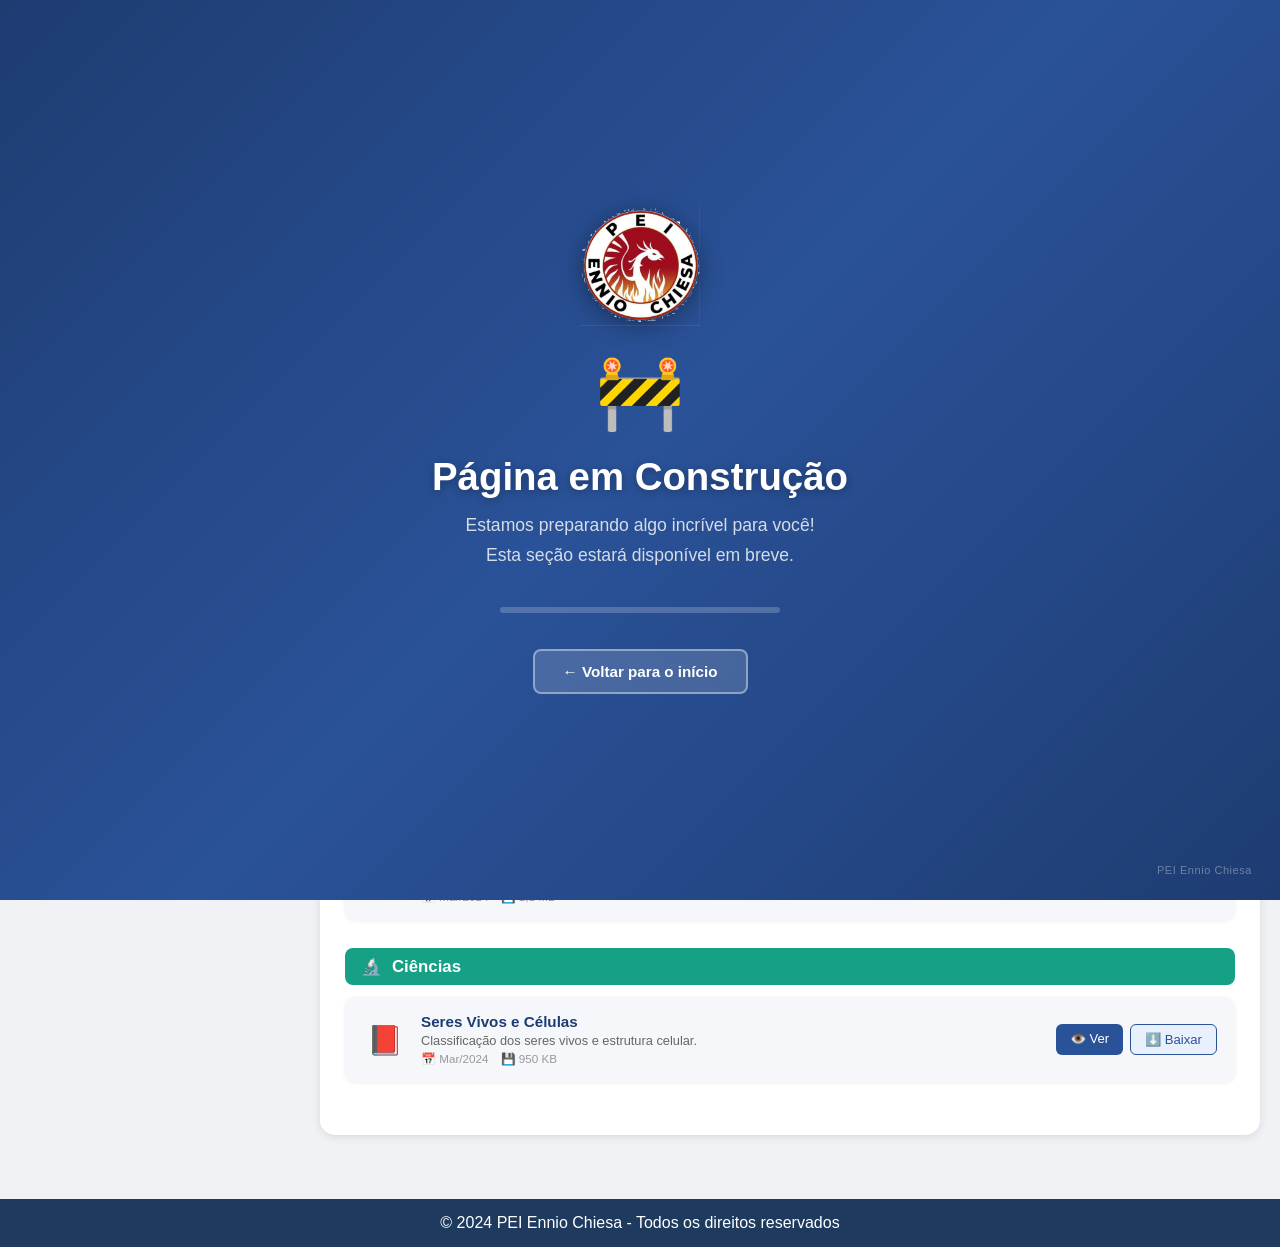
==== commit 83451463: "Novas adições" ====
--- a/documentos.html
+++ b/documentos.html
@@ -367,6 +367,173 @@
         }
     </style>
 </head>
+
+<!-- =====================================================
+     BLOQUEIO DE PÁGINA — "EM CONSTRUÇÃO"
+     
+     Para BLOQUEAR:  mude PAGINA_ATIVA para false
+     Para LIBERAR:   mude PAGINA_ATIVA para true
+     
+     Pode colar esse bloco em qualquer página do site.
+====================================================== -->
+<style>
+    #tela-construcao {
+        display: none;
+        position: fixed;
+        inset: 0;
+        z-index: 99999;
+        background: linear-gradient(135deg, #1e3c72 0%, #2a5298 50%, #1e3c72 100%);
+        align-items: center;
+        justify-content: center;
+        flex-direction: column;
+        text-align: center;
+        padding: 30px;
+    }
+
+    #tela-construcao.ativo {
+        display: flex;
+    }
+
+    .construcao-logo {
+        width: 120px;
+        height: 120px;
+        object-fit: contain;
+        margin-bottom: 24px;
+        filter: drop-shadow(0 4px 12px rgba(0,0,0,0.4));
+    }
+
+    .construcao-icone {
+        font-size: 72px;
+        margin-bottom: 20px;
+        animation: balanco 2s ease-in-out infinite;
+    }
+
+    @keyframes balanco {
+        0%, 100% { transform: rotate(-8deg); }
+        50%       { transform: rotate(8deg); }
+    }
+
+    .construcao-titulo {
+        font-family: Arial, sans-serif;
+        font-size: 2.4rem;
+        font-weight: bold;
+        color: #ffffff;
+        margin-bottom: 12px;
+        text-shadow: 0 2px 8px rgba(0,0,0,0.3);
+    }
+
+    .construcao-subtitulo {
+        font-family: Arial, sans-serif;
+        font-size: 1.1rem;
+        color: rgba(255,255,255,0.80);
+        max-width: 440px;
+        line-height: 1.7;
+        margin-bottom: 36px;
+    }
+
+    .construcao-barra {
+        width: 280px;
+        height: 6px;
+        background: rgba(255,255,255,0.2);
+        border-radius: 999px;
+        overflow: hidden;
+        margin-bottom: 36px;
+    }
+
+    .construcao-barra-inner {
+        height: 100%;
+        width: 0%;
+        background: #ffffff;
+        border-radius: 999px;
+        animation: carregando 3s ease-in-out infinite;
+    }
+
+    @keyframes carregando {
+        0%   { width: 0%;   opacity: 1; }
+        70%  { width: 100%; opacity: 1; }
+        100% { width: 100%; opacity: 0; }
+    }
+
+    .construcao-voltar {
+        display: inline-flex;
+        align-items: center;
+        gap: 8px;
+        padding: 12px 28px;
+        background: rgba(255,255,255,0.15);
+        color: white;
+        font-family: Arial, sans-serif;
+        font-size: 0.95rem;
+        font-weight: bold;
+        border: 2px solid rgba(255,255,255,0.4);
+        border-radius: 8px;
+        text-decoration: none;
+        cursor: pointer;
+        transition: all 0.3s ease;
+        backdrop-filter: blur(4px);
+    }
+
+    .construcao-voltar:hover {
+        background: rgba(255,255,255,0.28);
+        border-color: white;
+        transform: translateY(-2px);
+    }
+
+    .construcao-badge {
+        position: absolute;
+        bottom: 24px;
+        right: 28px;
+        font-family: Arial, sans-serif;
+        font-size: 11px;
+        color: rgba(255,255,255,0.35);
+        letter-spacing: 0.05em;
+    }
+</style>
+
+<!-- Tela de bloqueio (aparece por cima do conteúdo) -->
+<div id="tela-construcao">
+    <img src="image/LogoEnnio2.png" alt="Logo" class="construcao-logo">
+    <div class="construcao-icone">🚧</div>
+    <div class="construcao-titulo">Página em Construção</div>
+    <div class="construcao-subtitulo">
+        Estamos preparando algo incrível para você!<br>
+        Esta seção estará disponível em breve.
+    </div>
+    <div class="construcao-barra">
+        <div class="construcao-barra-inner"></div>
+    </div>
+    <a href="index.html" class="construcao-voltar">← Voltar para o início</a>
+    <div class="construcao-badge">PEI Ennio Chiesa</div>
+</div>
+
+<script>
+    // ╔══════════════════════════════════════════╗
+    // ║  MUDE AQUI PARA BLOQUEAR OU LIBERAR      ║
+    // ║                                           ║
+    // ║  false = página BLOQUEADA                 ║
+    // ║  true  = página LIBERADA (normal)         ║
+    // ╚══════════════════════════════════════════╝
+    const PAGINA_ATIVA = false;
+
+
+    // — Não mexa abaixo desta linha —
+    if (!PAGINA_ATIVA) {
+        // Ativa a tela de bloqueio
+        document.getElementById('tela-construcao').classList.add('ativo');
+
+        // Trava o scroll da página por baixo
+        document.body.style.overflow = 'hidden';
+
+        // Desativa todos os links e botões da página por baixo
+        // para não navegarem se o usuário inspecionar o código
+        document.querySelectorAll('a, button').forEach(el => {
+            if (!el.closest('#tela-construcao')) {
+                el.style.pointerEvents = 'none';
+            }
+        });
+    }
+</script>
+<!-- ===== FIM DO BLOQUEIO ===== -->
+
 <body>
 
     <header>
